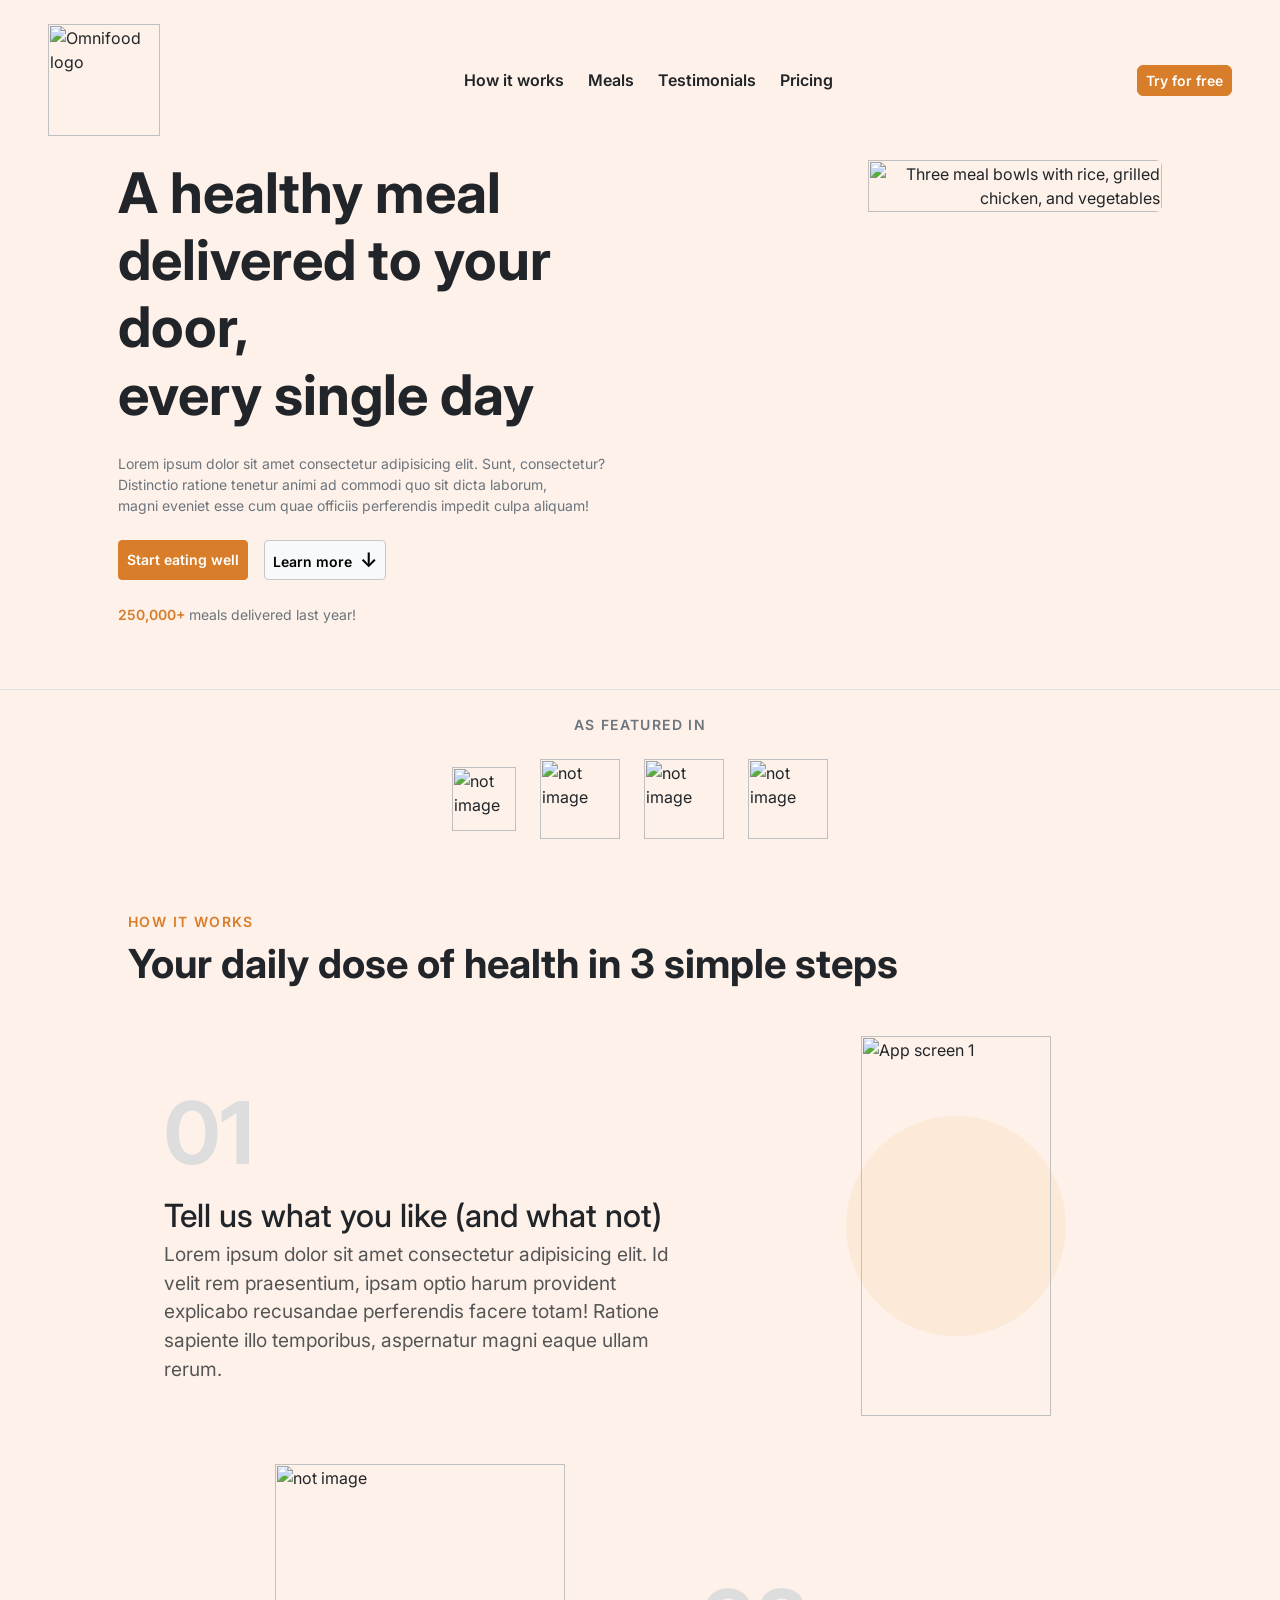
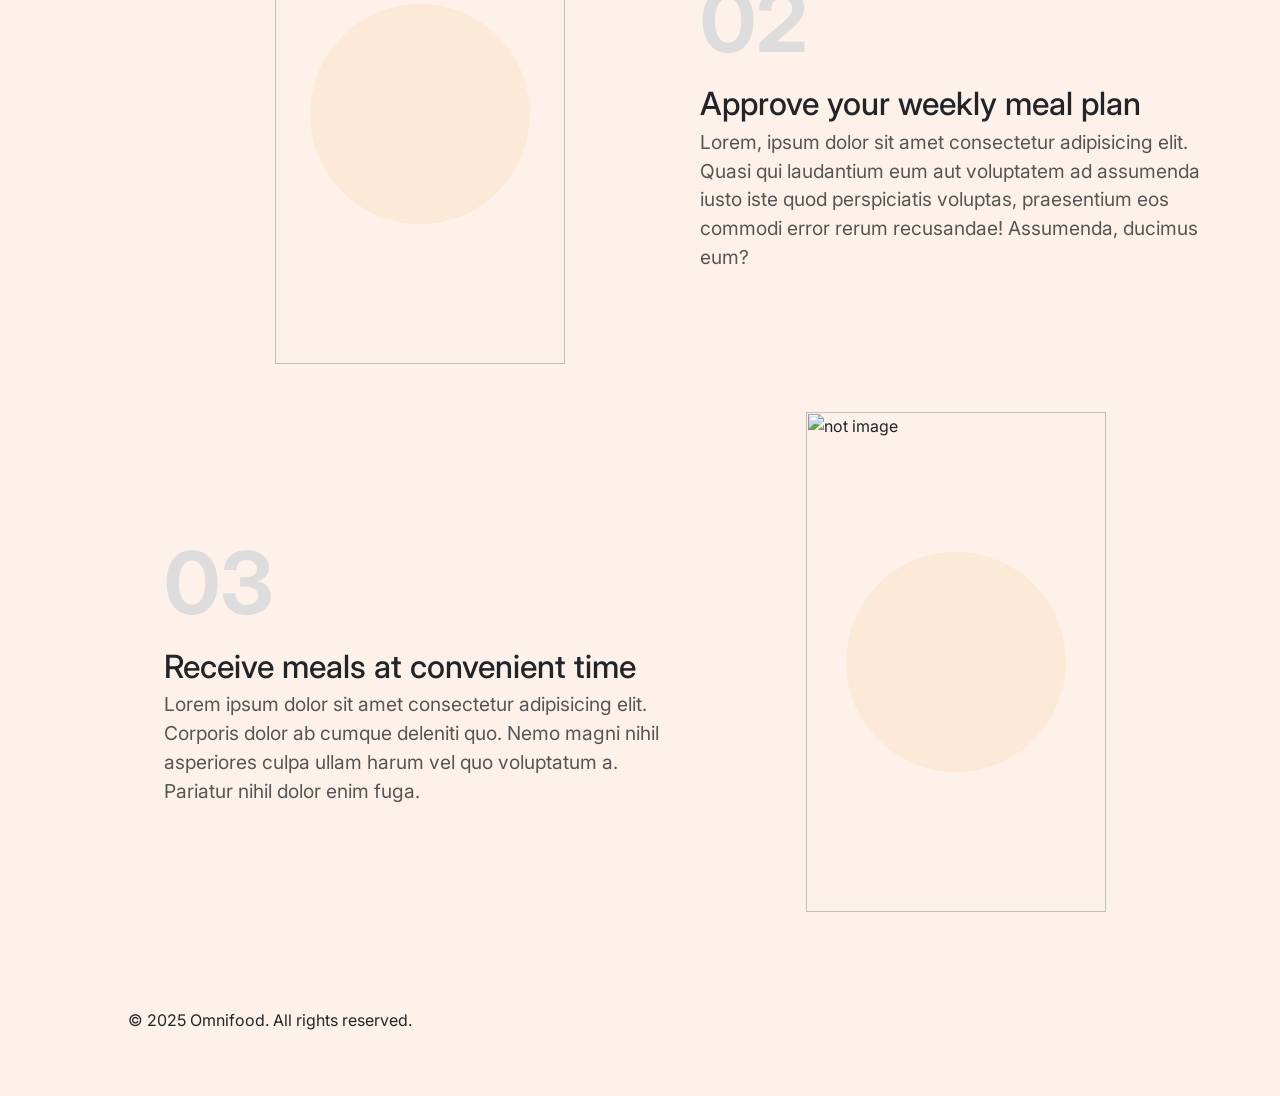
==== index.html @ c6aef74a "ominfood" ====
<html lang="en">
 <head>
  <meta charset="utf-8"/>
  <meta name="viewport" content="width=device-width, initial-scale=1"/>
  <title>Omnifood</title>
  <link href="https://cdn.jsdelivr.net/npm/bootstrap@5.3.2/dist/css/bootstrap.min.css" rel="stylesheet" integrity="sha384-T3c6CoIi6uLrA9TneNEoa7RxnatzjcDSCmG1MXxSR1GAsXEV/Dwwykc2MPK8M2HN" crossorigin="anonymous"/>
  <link href="https://cdnjs.cloudflare.com/ajax/libs/font-awesome/5.15.3/css/all.min.css" rel="stylesheet"/>
  <link href="https://fonts.googleapis.com/css2?family=Inter:wght@400;600;700&display=swap" rel="stylesheet"/>
  <style>
    @import url('https://fonts.googleapis.com/css2?family=Inter:wght@400;700&display=swap');
    body {
      font-family: 'Inter', sans-serif;
      background-color: #fdf1e9;
    }
    .btn-primary {
      background-color: #d87d2a;
      border-color: #d87d2a;
    }
    .btn-primary:hover {
      background-color: #b36a22;
      border-color: #b36a22;
    }
    .text-orange {
      color: #d87d2a;
    }
    .bg-circle {
      background-color: #FCE9D7;
      width: 220px;
      height: 220px;
      border-radius: 50%;
      position: absolute;
      z-index: -10;
    }
    .border-circle {
      width: 2rem;
      height: 2rem;
      border-radius: 50%;
      border: 1px solid white;
      background-color: transparent;
      margin-left: -0.5rem;
    }
    .border-circle:first-child {
      margin-left: 0;
    }
  </style>
 </head>
 <body>
  <header class="container-fluid px-3 px-md-5 py-4 d-flex justify-content-between align-items-center">
   <div class="d-flex align-items-center">
    <img alt="Omnifood logo" class="img-fluid" style="width: 7rem;" src="./omnifood-logo.png"/>
   </div>
   <nav class="d-none d-md-flex align-items-center gap-4 fw-semibold">
    <a class="text-dark text-decoration-none hover-underline" href="#">How it works</a>
    <a class="text-dark text-decoration-none hover-underline" href="#">Meals</a>
    <a class="text-dark text-decoration-none hover-underline" href="#">Testimonials</a>
    <a class="text-dark text-decoration-none hover-underline" href="#">Pricing</a>
   </nav>
   <a class="d-none d-md-inline-block btn btn-primary btn-sm fw-semibold rounded" href="#">Try for free</a>
  </header>
  <main class="container px-3 px-md-5 pb-5">
   <section class="row align-items-center align-items-md-start g-4 g-md-0">
    <div class="col-12 col-md-6 order-md-2">
     <div class="text-center text-md-end">
      <img alt="Three meal bowls with rice, grilled chicken, and vegetables" class="img-fluid rounded w-75 w-md-50" src="hero-min.png" style="z-index: 3"/>
     </div>
    </div>
    <div class="col-12 col-md-6 order-md-1">
     <h1 class="fw-bolder display-4 text-dark mb-4">A healthy meal<br>delivered to your door,<br>every single day</h1>
     <p class="text-secondary small mb-4"> Lorem ipsum dolor sit amet consectetur adipisicing elit. Sunt, consectetur? Distinctio ratione tenetur animi ad commodi quo sit dicta laborum,<br> magni eveniet esse cum quae officiis perferendis impedit culpa aliquam!</p>
     <div class="d-flex gap-3 mb-4">
      <button class="btn btn-primary btn-sm fw-semibold">Start eating well</button>
      <button class="btn btn-light btn-sm fw-semibold border border-secondary-subtle">Learn more <span class="ms-1 fs-5">↓</span></button>
     </div>
     <p class="small fw-semibold text-orange">250,000+ <span class="fw-normal text-secondary">meals delivered last year!</span></p>
    </div>
   </section>
  </main>
  <footer class="border-top py-4" style="border-color: #f0d9c7;">
   <p class="text-center small text-secondary mb-4 text-uppercase fw-semibold" style="letter-spacing: 0.1em;">As featured in</p>
   <div class="container d-flex flex-wrap justify-content-center align-items-center gap-4">
    <img alt="not image" class="img-fluid" style="height: 4rem;" src="business-insider.png"/>
    <img alt="not image" class="img-fluid" style="height: 5rem;" src="r.jpg"/>
    <img alt="not image" class="img-fluid" style="height: 5rem;" src="f.png"/>
    <img alt="not image" class="img-fluid" style="height: 5rem;" src="m.jpg"/>
   </div>
  </footer>
  <section class="container px-3 py-5">
  <div class="mx-auto" style="max-width: 64rem;">
    <p class="small fw-semibold text-orange text-uppercase mb-2" style="letter-spacing: 0.1em;">How it works</p>
    <h2 class="display-6 fw-bolder mb-5">Your daily dose of health in 3 simple steps</h2>
    <div class="row g-5 align-items-center">
      <div class="container-fluid ms-5">

    
                <div class="row align-items-center my-5 flex-column flex-md-row">
                    <div class="col-md-6 order-2 order-md-1">
                    <span class="step-number mb-1" style="font-size: 5.4rem; color: #ddd; font-weight: bold;">01</span>
                    <h3 class="step-heading mb-1" style="font-size: 2rem;">Tell us what you like (and what not)</h3>
                    <p class="step-description rubik-text mb-0" style="font-size: 1.2rem; color: #555;">
                      Lorem ipsum dolor sit amet consectetur adipisicing elit. Id velit rem praesentium, ipsam optio harum provident explicabo recusandae perferendis facere totam! Ratione sapiente illo temporibus, aspernatur magni eaque ullam rerum.
                    </p>
                    </div>

                    <div class="col-md-6 order-1 order-md-2 d-flex justify-content-center align-items-center position-relative">
                    <div class="bg-circle position-absolute"></div>
                    <img src="ff.gif" alt="App screen 1" style="width: 190px; height: 380px; z-index: 1;">
                    </div>

                </div>
                <div class="row align-items-center my-5 flex-column flex-md-row">
                    <div class="col-md-6 order-1 order-md-1 d-flex justify-content-center align-items-center position-relative">
                    <div class="bg-circle position-absolute"></div>
                    <img src="https://encrypted-tbn0.gstatic.com/images?q=tbn:ANd9GcSxPqqCcBi2KX9GWiv1ROifJLVvP3GtP5CgaQ&s" alt="not image" style="width: 290px; height: 500px; z-index: 1;">
                    </div>

                    <div class="col-md-6 order-2 order-md-2">
                    <span class="step-number mb-1" style="font-size: 5.4rem; color: #ddd; font-weight: bold;">02</span>
                    <h3 class="step-heading mb-1" style="font-size: 2rem;">Approve your weekly meal plan</h3>
                    <p class="step-description rubik-text mb-0" style="font-size: 1.2rem; color: #555;">
                    Lorem, ipsum dolor sit amet consectetur adipisicing elit. Quasi qui laudantium eum aut voluptatem ad assumenda iusto iste quod perspiciatis voluptas, praesentium eos commodi error rerum recusandae! Assumenda, ducimus eum?
                    </p>
                    </div>
                </div>
                <div class="row align-items-center my-5 flex-column flex-md-row">
                    <div class="col-md-6 order-2 order-md-1">
                    <span class="step-number mb-1" style="font-size: 5.4rem; color: #ddd; font-weight: bold;">03</span>
                    <h3 class="step-heading mb-1" style="font-size: 2rem;">Receive meals at convenient time</h3>
                    <p class="step-description rubik-text mb-0" style="font-size: 1.2rem; color: #555;">
                        Lorem ipsum dolor sit amet consectetur adipisicing elit. Corporis dolor ab cumque deleniti quo. Nemo magni nihil asperiores culpa ullam harum vel quo voluptatum a. Pariatur nihil dolor enim fuga.
                    </p>

                    </div>
                    <div class="col-md-6 order-1 order-md-2 d-flex justify-content-center align-items-center position-relative">
                    <div class="bg-circle position-absolute"></div>
                    <img src="i.jpg"  alt="not image" style="width: 300px; height: 500px; z-index: 1;">
                    </div>
                </div>
            </div>
        <footer>

            <p>© 2025 Omnifood. All rights reserved.</p>
        </footer>
</section>
  <script src="https://cdn.jsdelivr.net/npm/bootstrap@5.3.2/dist/js/bootstrap.bundle.min.js" integrity="sha384-C6RzsynM9kWDrMNeT87bh95OGNyZPhcTNXj1NW7RuBCsyN/o0jlpcV8Qyq46cDfL" crossorigin="anonymous"></script>
 </body>
</html>
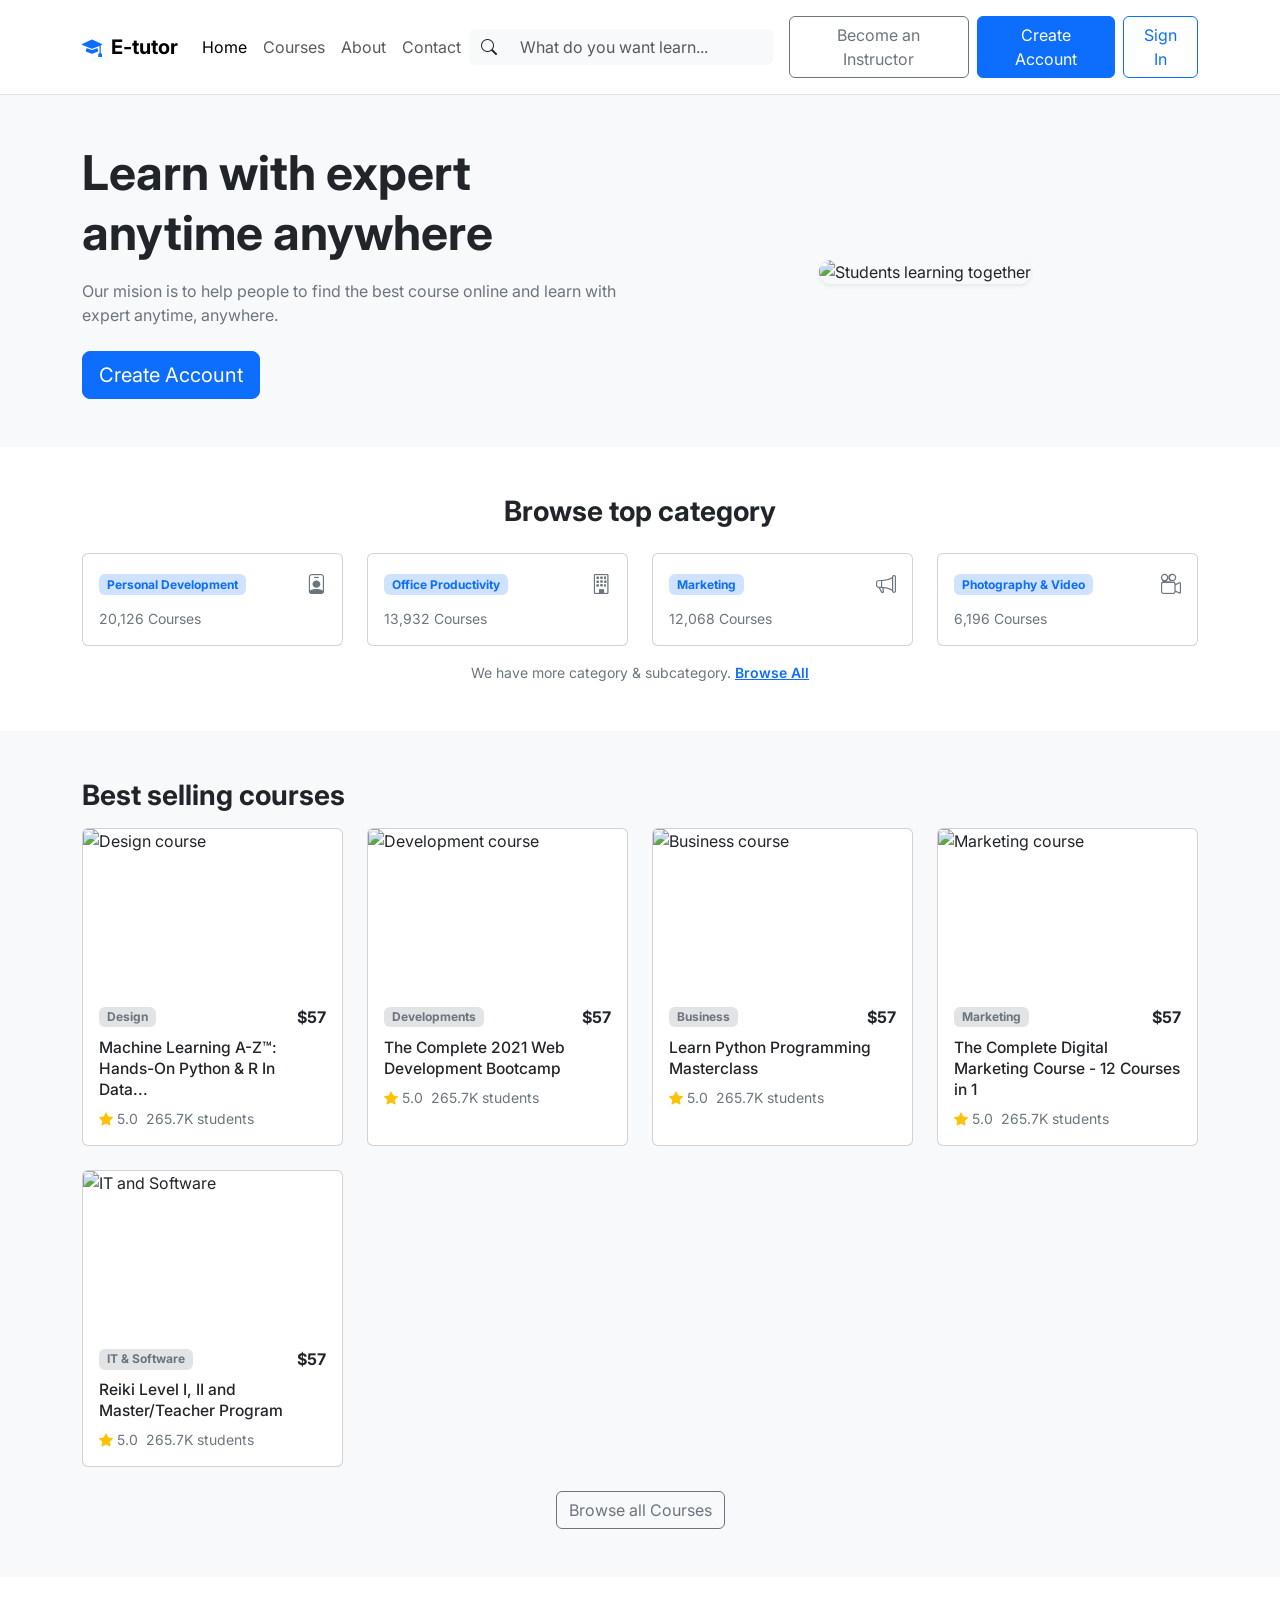
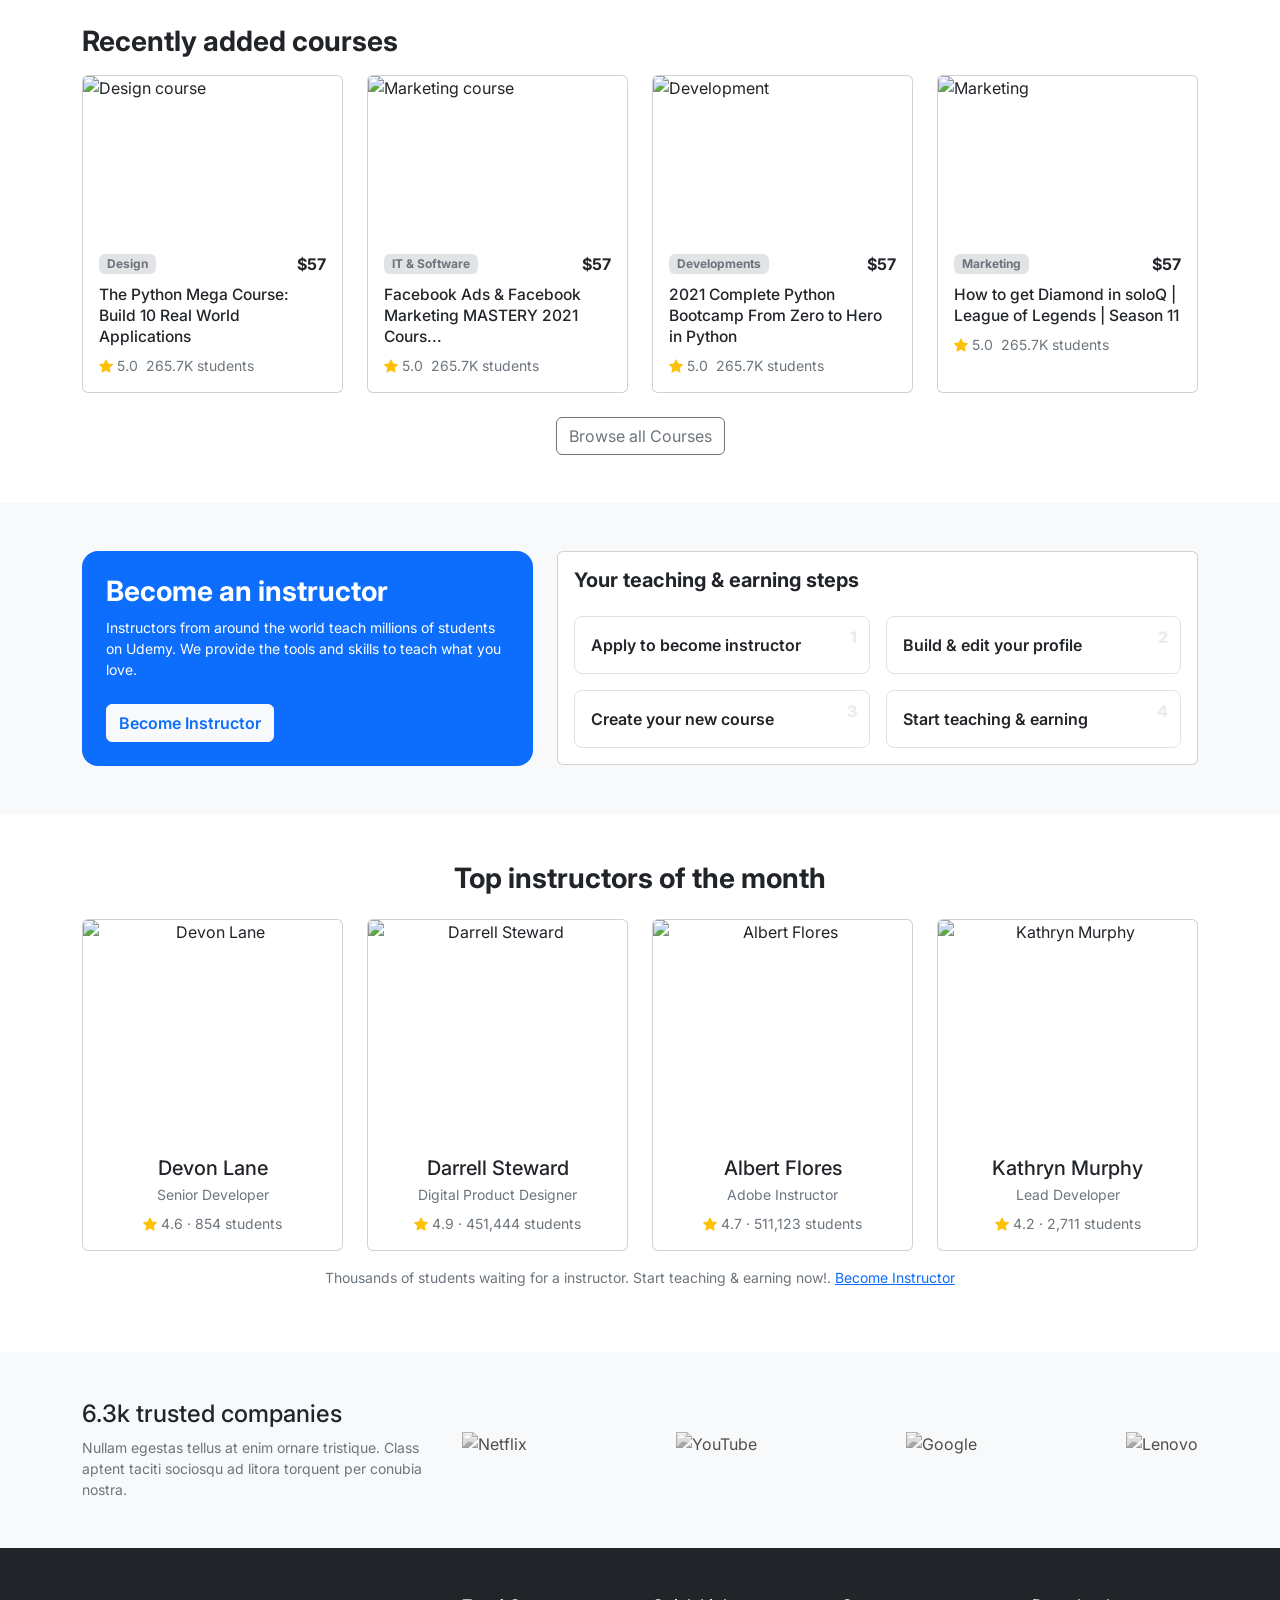
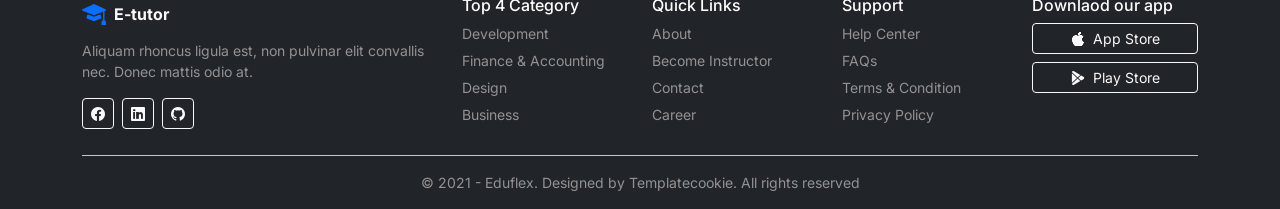
==== commit 241a3a58: "Refactor: Convert Omnifood to E-tutor landing page Co-authored-by: mennaatteya53 <mennaatteya53@gmai" ====
--- a/index.html
+++ b/index.html
@@ -1,147 +1,514 @@
-
-<html lang="en">
- <head>
-  <meta charset="utf-8"/>
-  <meta name="viewport" content="width=device-width, initial-scale=1"/>
-  <title>Omnifood</title>
-  <link href="https://cdn.jsdelivr.net/npm/bootstrap@5.3.2/dist/css/bootstrap.min.css" rel="stylesheet" integrity="sha384-T3c6CoIi6uLrA9TneNEoa7RxnatzjcDSCmG1MXxSR1GAsXEV/Dwwykc2MPK8M2HN" crossorigin="anonymous"/>
-  <link href="https://cdnjs.cloudflare.com/ajax/libs/font-awesome/5.15.3/css/all.min.css" rel="stylesheet"/>
-  <link href="https://fonts.googleapis.com/css2?family=Inter:wght@400;600;700&display=swap" rel="stylesheet"/>
-  <style>
-    @import url('https://fonts.googleapis.com/css2?family=Inter:wght@400;700&display=swap');
-    body {
-      font-family: 'Inter', sans-serif;
-      background-color: #fdf1e9;
-    }
-    .btn-primary {
-      background-color: #d87d2a;
-      border-color: #d87d2a;
-    }
-    .btn-primary:hover {
-      background-color: #b36a22;
-      border-color: #b36a22;
-    }
-    .text-orange {
-      color: #d87d2a;
-    }
-    .bg-circle {
-      background-color: #FCE9D7;
-      width: 220px;
-      height: 220px;
-      border-radius: 50%;
-      position: absolute;
-      z-index: -10;
-    }
-    .border-circle {
-      width: 2rem;
-      height: 2rem;
-      border-radius: 50%;
-      border: 1px solid white;
-      background-color: transparent;
-      margin-left: -0.5rem;
-    }
-    .border-circle:first-child {
-      margin-left: 0;
-    }
-  </style>
- </head>
- <body>
-  <header class="container-fluid px-3 px-md-5 py-4 d-flex justify-content-between align-items-center">
-   <div class="d-flex align-items-center">
-    <img alt="Omnifood logo" class="img-fluid" style="width: 7rem;" src="./omnifood-logo.png"/>
-   </div>
-   <nav class="d-none d-md-flex align-items-center gap-4 fw-semibold">
-    <a class="text-dark text-decoration-none hover-underline" href="#">How it works</a>
-    <a class="text-dark text-decoration-none hover-underline" href="#">Meals</a>
-    <a class="text-dark text-decoration-none hover-underline" href="#">Testimonials</a>
-    <a class="text-dark text-decoration-none hover-underline" href="#">Pricing</a>
-   </nav>
-   <a class="d-none d-md-inline-block btn btn-primary btn-sm fw-semibold rounded" href="#">Try for free</a>
-  </header>
-  <main class="container px-3 px-md-5 pb-5">
-   <section class="row align-items-center align-items-md-start g-4 g-md-0">
-    <div class="col-12 col-md-6 order-md-2">
-     <div class="text-center text-md-end">
-      <img alt="Three meal bowls with rice, grilled chicken, and vegetables" class="img-fluid rounded w-75 w-md-50" src="hero-min.png" style="z-index: 3"/>
-     </div>
-    </div>
-    <div class="col-12 col-md-6 order-md-1">
-     <h1 class="fw-bolder display-4 text-dark mb-4">A healthy meal<br>delivered to your door,<br>every single day</h1>
-     <p class="text-secondary small mb-4"> Lorem ipsum dolor sit amet consectetur adipisicing elit. Sunt, consectetur? Distinctio ratione tenetur animi ad commodi quo sit dicta laborum,<br> magni eveniet esse cum quae officiis perferendis impedit culpa aliquam!</p>
-     <div class="d-flex gap-3 mb-4">
-      <button class="btn btn-primary btn-sm fw-semibold">Start eating well</button>
-      <button class="btn btn-light btn-sm fw-semibold border border-secondary-subtle">Learn more <span class="ms-1 fs-5">↓</span></button>
-     </div>
-     <p class="small fw-semibold text-orange">250,000+ <span class="fw-normal text-secondary">meals delivered last year!</span></p>
-    </div>
-   </section>
-  </main>
-  <footer class="border-top py-4" style="border-color: #f0d9c7;">
-   <p class="text-center small text-secondary mb-4 text-uppercase fw-semibold" style="letter-spacing: 0.1em;">As featured in</p>
-   <div class="container d-flex flex-wrap justify-content-center align-items-center gap-4">
-    <img alt="not image" class="img-fluid" style="height: 4rem;" src="business-insider.png"/>
-    <img alt="not image" class="img-fluid" style="height: 5rem;" src="r.jpg"/>
-    <img alt="not image" class="img-fluid" style="height: 5rem;" src="f.png"/>
-    <img alt="not image" class="img-fluid" style="height: 5rem;" src="m.jpg"/>
-   </div>
-  </footer>
-  <section class="container px-3 py-5">
-  <div class="mx-auto" style="max-width: 64rem;">
-    <p class="small fw-semibold text-orange text-uppercase mb-2" style="letter-spacing: 0.1em;">How it works</p>
-    <h2 class="display-6 fw-bolder mb-5">Your daily dose of health in 3 simple steps</h2>
-    <div class="row g-5 align-items-center">
-      <div class="container-fluid ms-5">
-
-    
-                <div class="row align-items-center my-5 flex-column flex-md-row">
-                    <div class="col-md-6 order-2 order-md-1">
-                    <span class="step-number mb-1" style="font-size: 5.4rem; color: #ddd; font-weight: bold;">01</span>
-                    <h3 class="step-heading mb-1" style="font-size: 2rem;">Tell us what you like (and what not)</h3>
-                    <p class="step-description rubik-text mb-0" style="font-size: 1.2rem; color: #555;">
-                      Lorem ipsum dolor sit amet consectetur adipisicing elit. Id velit rem praesentium, ipsam optio harum provident explicabo recusandae perferendis facere totam! Ratione sapiente illo temporibus, aspernatur magni eaque ullam rerum.
-                    </p>
-                    </div>
-
-                    <div class="col-md-6 order-1 order-md-2 d-flex justify-content-center align-items-center position-relative">
-                    <div class="bg-circle position-absolute"></div>
-                    <img src="ff.gif" alt="App screen 1" style="width: 190px; height: 380px; z-index: 1;">
-                    </div>
-
-                </div>
-                <div class="row align-items-center my-5 flex-column flex-md-row">
-                    <div class="col-md-6 order-1 order-md-1 d-flex justify-content-center align-items-center position-relative">
-                    <div class="bg-circle position-absolute"></div>
-                    <img src="https://encrypted-tbn0.gstatic.com/images?q=tbn:ANd9GcSxPqqCcBi2KX9GWiv1ROifJLVvP3GtP5CgaQ&s" alt="not image" style="width: 290px; height: 500px; z-index: 1;">
-                    </div>
-
-                    <div class="col-md-6 order-2 order-md-2">
-                    <span class="step-number mb-1" style="font-size: 5.4rem; color: #ddd; font-weight: bold;">02</span>
-                    <h3 class="step-heading mb-1" style="font-size: 2rem;">Approve your weekly meal plan</h3>
-                    <p class="step-description rubik-text mb-0" style="font-size: 1.2rem; color: #555;">
-                    Lorem, ipsum dolor sit amet consectetur adipisicing elit. Quasi qui laudantium eum aut voluptatem ad assumenda iusto iste quod perspiciatis voluptas, praesentium eos commodi error rerum recusandae! Assumenda, ducimus eum?
-                    </p>
-                    </div>
-                </div>
-                <div class="row align-items-center my-5 flex-column flex-md-row">
-                    <div class="col-md-6 order-2 order-md-1">
-                    <span class="step-number mb-1" style="font-size: 5.4rem; color: #ddd; font-weight: bold;">03</span>
-                    <h3 class="step-heading mb-1" style="font-size: 2rem;">Receive meals at convenient time</h3>
-                    <p class="step-description rubik-text mb-0" style="font-size: 1.2rem; color: #555;">
-                        Lorem ipsum dolor sit amet consectetur adipisicing elit. Corporis dolor ab cumque deleniti quo. Nemo magni nihil asperiores culpa ullam harum vel quo voluptatum a. Pariatur nihil dolor enim fuga.
-                    </p>
-
-                    </div>
-                    <div class="col-md-6 order-1 order-md-2 d-flex justify-content-center align-items-center position-relative">
-                    <div class="bg-circle position-absolute"></div>
-                    <img src="i.jpg"  alt="not image" style="width: 300px; height: 500px; z-index: 1;">
-                    </div>
-                </div>
-            </div>
-        <footer>
-
-            <p>© 2025 Omnifood. All rights reserved.</p>
-        </footer>
-</section>
-  <script src="https://cdn.jsdelivr.net/npm/bootstrap@5.3.2/dist/js/bootstrap.bundle.min.js" integrity="sha384-C6RzsynM9kWDrMNeT87bh95OGNyZPhcTNXj1NW7RuBCsyN/o0jlpcV8Qyq46cDfL" crossorigin="anonymous"></script>
- </body>
-</html>+<!doctype html>
+<html lang="en">
+<head>
+  <meta charset="utf-8" />
+  <meta name="viewport" content="width=device-width, initial-scale=1" />
+  <title>E-tutor - Learn with expert anytime anywhere</title>
+
+  <!-- Bootstrap CSS -->
+  <link href="https://cdn.jsdelivr.net/npm/bootstrap@5.3.3/dist/css/bootstrap.min.css" rel="stylesheet" />
+  <!-- Bootstrap Icons -->
+  <link href="https://cdn.jsdelivr.net/npm/bootstrap-icons@1.11.3/font/bootstrap-icons.css" rel="stylesheet" />
+  <!-- Google Fonts -->
+  <link href="https://fonts.googleapis.com/css2?family=Inter:wght@400;500;600;700;800&display=swap" rel="stylesheet" />
+  <!-- Site Styles -->
+  <link href="assets/css/styles.css" rel="stylesheet" />
+</head>
+<body>
+  <!-- NAVBAR -->
+  <nav class="navbar navbar-expand-lg bg-white border-bottom sticky-top">
+    <div class="container py-2">
+      <a class="navbar-brand fw-bold" href="#">
+        <i class="bi bi-mortarboard-fill text-primary me-1"></i>
+        E-tutor
+      </a>
+
+      <button class="navbar-toggler" type="button" data-bs-toggle="collapse" data-bs-target="#mainNav" aria-controls="mainNav" aria-expanded="false" aria-label="Toggle navigation">
+        <span class="navbar-toggler-icon"></span>
+      </button>
+
+      <div class="collapse navbar-collapse" id="mainNav">
+        <ul class="navbar-nav me-auto mb-2 mb-lg-0">
+          <li class="nav-item"><a class="nav-link active" href="#">Home</a></li>
+          <li class="nav-item"><a class="nav-link" href="#courses">Courses</a></li>
+          <li class="nav-item"><a class="nav-link" href="#about">About</a></li>
+          <li class="nav-item"><a class="nav-link" href="#contact">Contact</a></li>
+          <li class="nav-item d-lg-none"><a class="nav-link" href="#instructor-cta">Become an Instructor</a></li>
+        </ul>
+
+        <form class="d-none d-lg-flex me-3" role="search" onsubmit="return false;">
+          <div class="input-group">
+            <span class="input-group-text bg-light border-0"><i class="bi bi-search"></i></span>
+            <input class="form-control border-0 bg-light" type="search" placeholder="What do you want learn..." aria-label="Search" />
+          </div>
+        </form>
+
+        <div class="d-flex gap-2">
+          <a href="#instructor-cta" class="btn btn-outline-secondary d-none d-lg-inline-flex">Become an Instructor</a>
+          <a href="#" class="btn btn-primary">Create Account</a>
+          <a href="#" class="btn btn-outline-primary">Sign In</a>
+        </div>
+      </div>
+    </div>
+  </nav>
+
+  <!-- HERO -->
+  <header class="py-5 py-lg-6 bg-body-tertiary">
+    <div class="container">
+      <div class="row align-items-center gy-4">
+        <div class="col-lg-6">
+          <h1 class="display-5 fw-bold lh-sm mb-3">Learn with expert anytime anywhere</h1>
+          <p class="text-secondary mb-4">Our mision is to help people to find the best course online and learn with expert anytime, anywhere.</p>
+          <div class="d-flex flex-wrap gap-2">
+            <a href="#" class="btn btn-primary btn-lg">Create Account</a>
+          </div>
+        </div>
+        <div class="col-lg-6 text-center">
+          <img class="img-fluid rounded-4 shadow-sm hero-img" alt="Students learning together" src="https://images.unsplash.com/photo-1553877522-43269d4ea984?q=80&w=1600&auto=format&fit=crop" />
+        </div>
+      </div>
+    </div>
+  </header>
+
+  <!-- CATEGORIES -->
+  <section class="py-5">
+    <div class="container">
+      <div class="text-center mb-4">
+        <h2 class="h3 fw-bold mb-1">Browse top category</h2>
+      </div>
+
+      <div class="row g-3 g-lg-4 mb-3">
+        <div class="col-6 col-lg-3">
+          <div class="card hover-lift h-100">
+            <div class="card-body">
+              <div class="d-flex align-items-center justify-content-between mb-2">
+                <span class="badge bg-primary-subtle text-primary">Personal Development</span>
+                <i class="bi bi-person-badge fs-5 text-secondary"></i>
+              </div>
+              <p class="mb-0 text-secondary small">20,126 Courses</p>
+            </div>
+          </div>
+        </div>
+        <div class="col-6 col-lg-3">
+          <div class="card hover-lift h-100">
+            <div class="card-body">
+              <div class="d-flex align-items-center justify-content-between mb-2">
+                <span class="badge bg-primary-subtle text-primary">Office Productivity</span>
+                <i class="bi bi-building fs-5 text-secondary"></i>
+              </div>
+              <p class="mb-0 text-secondary small">13,932 Courses</p>
+            </div>
+          </div>
+        </div>
+        <div class="col-6 col-lg-3">
+          <div class="card hover-lift h-100">
+            <div class="card-body">
+              <div class="d-flex align-items-center justify-content-between mb-2">
+                <span class="badge bg-primary-subtle text-primary">Marketing</span>
+                <i class="bi bi-megaphone fs-5 text-secondary"></i>
+              </div>
+              <p class="mb-0 text-secondary small">12,068 Courses</p>
+            </div>
+          </div>
+        </div>
+        <div class="col-6 col-lg-3">
+          <div class="card hover-lift h-100">
+            <div class="card-body">
+              <div class="d-flex align-items-center justify-content-between mb-2">
+                <span class="badge bg-primary-subtle text-primary">Photography & Video</span>
+                <i class="bi bi-camera-reels fs-5 text-secondary"></i>
+              </div>
+              <p class="mb-0 text-secondary small">6,196 Courses</p>
+            </div>
+          </div>
+        </div>
+      </div>
+
+      <div class="text-center text-secondary small">
+        We have more category & subcategory. <a href="#" class="fw-semibold">Browse All</a>
+      </div>
+    </div>
+  </section>
+
+  <!-- BEST SELLING COURSES -->
+  <section id="courses" class="py-5 bg-body-tertiary">
+    <div class="container">
+      <div class="d-flex justify-content-between align-items-end mb-3">
+        <h3 class="h3 fw-bold mb-0">Best selling courses</h3>
+      </div>
+
+      <div class="row g-3 g-lg-4">
+        <!-- Card 1 -->
+        <div class="col-12 col-sm-6 col-lg-4 col-xl-3">
+          <div class="card course-card h-100">
+            <img class="card-img-top" src="https://images.unsplash.com/photo-1496307042754-b4aa456c4a2d?q=80&w=1200&auto=format&fit=crop" alt="Design course" />
+            <div class="card-body">
+              <div class="d-flex justify-content-between align-items-center mb-2">
+                <span class="badge bg-secondary-subtle text-secondary">Design</span>
+                <span class="price">$57</span>
+              </div>
+              <h5 class="card-title mb-2">Machine Learning A-Z™: Hands-On Python & R In Data...</h5>
+              <div class="d-flex align-items-center small text-secondary">
+                <i class="bi bi-star-fill text-warning me-1"></i>
+                <span class="me-2">5.0</span>
+                <span>265.7K students</span>
+              </div>
+            </div>
+          </div>
+        </div>
+        <!-- Card 2 -->
+        <div class="col-12 col-sm-6 col-lg-4 col-xl-3">
+          <div class="card course-card h-100">
+            <img class="card-img-top" src="https://images.unsplash.com/photo-1522071820081-009f0129c71c?q=80&w=1200&auto=format&fit=crop" alt="Development course" />
+            <div class="card-body">
+              <div class="d-flex justify-content-between align-items-center mb-2">
+                <span class="badge bg-secondary-subtle text-secondary">Developments</span>
+                <span class="price">$57</span>
+              </div>
+              <h5 class="card-title mb-2">The Complete 2021 Web Development Bootcamp</h5>
+              <div class="d-flex align-items-center small text-secondary">
+                <i class="bi bi-star-fill text-warning me-1"></i>
+                <span class="me-2">5.0</span>
+                <span>265.7K students</span>
+              </div>
+            </div>
+          </div>
+        </div>
+        <!-- Card 3 -->
+        <div class="col-12 col-sm-6 col-lg-4 col-xl-3">
+          <div class="card course-card h-100">
+            <img class="card-img-top" src="https://images.unsplash.com/photo-1555066931-4365d14bab8c?q=80&w=1200&auto=format&fit=crop" alt="Business course" />
+            <div class="card-body">
+              <div class="d-flex justify-content-between align-items-center mb-2">
+                <span class="badge bg-secondary-subtle text-secondary">Business</span>
+                <span class="price">$57</span>
+              </div>
+              <h5 class="card-title mb-2">Learn Python Programming Masterclass</h5>
+              <div class="d-flex align-items-center small text-secondary">
+                <i class="bi bi-star-fill text-warning me-1"></i>
+                <span class="me-2">5.0</span>
+                <span>265.7K students</span>
+              </div>
+            </div>
+          </div>
+        </div>
+        <!-- Card 4 -->
+        <div class="col-12 col-sm-6 col-lg-4 col-xl-3">
+          <div class="card course-card h-100">
+            <img class="card-img-top" src="https://images.unsplash.com/photo-1498050108023-c5249f4df085?q=80&w=1200&auto=format&fit=crop" alt="Marketing course" />
+            <div class="card-body">
+              <div class="d-flex justify-content-between align-items-center mb-2">
+                <span class="badge bg-secondary-subtle text-secondary">Marketing</span>
+                <span class="price">$57</span>
+              </div>
+              <h5 class="card-title mb-2">The Complete Digital Marketing Course - 12 Courses in 1</h5>
+              <div class="d-flex align-items-center small text-secondary">
+                <i class="bi bi-star-fill text-warning me-1"></i>
+                <span class="me-2">5.0</span>
+                <span>265.7K students</span>
+              </div>
+            </div>
+          </div>
+        </div>
+        <!-- Card 5 -->
+        <div class="col-12 col-sm-6 col-lg-4 col-xl-3">
+          <div class="card course-card h-100">
+            <img class="card-img-top" src="https://images.unsplash.com/photo-1515879218367-8466d910aaa4?q=80&w=1200&auto=format&fit=crop" alt="IT and Software" />
+            <div class="card-body">
+              <div class="d-flex justify-content-between align-items-center mb-2">
+                <span class="badge bg-secondary-subtle text-secondary">IT & Software</span>
+                <span class="price">$57</span>
+              </div>
+              <h5 class="card-title mb-2">Reiki Level I, II and Master/Teacher Program</h5>
+              <div class="d-flex align-items-center small text-secondary">
+                <i class="bi bi-star-fill text-warning me-1"></i>
+                <span class="me-2">5.0</span>
+                <span>265.7K students</span>
+              </div>
+            </div>
+          </div>
+        </div>
+      </div>
+
+      <div class="text-center mt-4">
+        <a href="#" class="btn btn-outline-secondary">Browse all Courses</a>
+      </div>
+    </div>
+  </section>
+
+  <!-- RECENTLY ADDED COURSES -->
+  <section class="py-5">
+    <div class="container">
+      <div class="d-flex justify-content-between align-items-end mb-3">
+        <h3 class="h3 fw-bold mb-0">Recently added courses</h3>
+      </div>
+
+      <div class="row g-3 g-lg-4">
+        <!-- Card 1 -->
+        <div class="col-12 col-sm-6 col-lg-3">
+          <div class="card course-card h-100">
+            <img class="card-img-top" src="https://images.unsplash.com/photo-1522202176988-66273c2fd55f?q=80&w=1200&auto=format&fit=crop" alt="Design course" />
+            <div class="card-body">
+              <div class="d-flex justify-content-between align-items-center mb-2">
+                <span class="badge bg-secondary-subtle text-secondary">Design</span>
+                <span class="price">$57</span>
+              </div>
+              <h5 class="card-title mb-2">The Python Mega Course: Build 10 Real World Applications</h5>
+              <div class="d-flex align-items-center small text-secondary">
+                <i class="bi bi-star-fill text-warning me-1"></i>
+                <span class="me-2">5.0</span>
+                <span>265.7K students</span>
+              </div>
+            </div>
+          </div>
+        </div>
+        <!-- Card 2 -->
+        <div class="col-12 col-sm-6 col-lg-3">
+          <div class="card course-card h-100">
+            <img class="card-img-top" src="https://images.unsplash.com/photo-1519389950473-47ba0277781c?q=80&w=1200&auto=format&fit=crop" alt="Marketing course" />
+            <div class="card-body">
+              <div class="d-flex justify-content-between align-items-center mb-2">
+                <span class="badge bg-secondary-subtle text-secondary">IT & Software</span>
+                <span class="price">$57</span>
+              </div>
+              <h5 class="card-title mb-2">Facebook Ads & Facebook Marketing MASTERY 2021 Cours...</h5>
+              <div class="d-flex align-items-center small text-secondary">
+                <i class="bi bi-star-fill text-warning me-1"></i>
+                <span class="me-2">5.0</span>
+                <span>265.7K students</span>
+              </div>
+            </div>
+          </div>
+        </div>
+        <!-- Card 3 -->
+        <div class="col-12 col-sm-6 col-lg-3">
+          <div class="card course-card h-100">
+            <img class="card-img-top" src="https://images.unsplash.com/photo-1518779578993-ec3579fee39f?q=80&w=1200&auto=format&fit=crop" alt="Development" />
+            <div class="card-body">
+              <div class="d-flex justify-content-between align-items-center mb-2">
+                <span class="badge bg-secondary-subtle text-secondary">Developments</span>
+                <span class="price">$57</span>
+              </div>
+              <h5 class="card-title mb-2">2021 Complete Python Bootcamp From Zero to Hero in Python</h5>
+              <div class="d-flex align-items-center small text-secondary">
+                <i class="bi bi-star-fill text-warning me-1"></i>
+                <span class="me-2">5.0</span>
+                <span>265.7K students</span>
+              </div>
+            </div>
+          </div>
+        </div>
+        <!-- Card 4 -->
+        <div class="col-12 col-sm-6 col-lg-3">
+          <div class="card course-card h-100">
+            <img class="card-img-top" src="https://images.unsplash.com/photo-1481487196290-c152efe083f5?q=80&w=1200&auto=format&fit=crop" alt="Marketing" />
+            <div class="card-body">
+              <div class="d-flex justify-content-between align-items-center mb-2">
+                <span class="badge bg-secondary-subtle text-secondary">Marketing</span>
+                <span class="price">$57</span>
+              </div>
+              <h5 class="card-title mb-2">How to get Diamond in soloQ | League of Legends | Season 11</h5>
+              <div class="d-flex align-items-center small text-secondary">
+                <i class="bi bi-star-fill text-warning me-1"></i>
+                <span class="me-2">5.0</span>
+                <span>265.7K students</span>
+              </div>
+            </div>
+          </div>
+        </div>
+      </div>
+
+      <div class="text-center mt-4">
+        <a href="#" class="btn btn-outline-secondary">Browse all Courses</a>
+      </div>
+    </div>
+  </section>
+
+  <!-- BECOME AN INSTRUCTOR CTA + STEPS -->
+  <section id="instructor-cta" class="py-5 bg-body-tertiary">
+    <div class="container">
+      <div class="row gy-4 align-items-center">
+        <div class="col-lg-5">
+          <div class="p-4 rounded-4 bg-primary text-white h-100 d-flex flex-column justify-content-between">
+            <div>
+              <h3 class="fw-bold mb-2">Become an instructor</h3>
+              <p class="mb-4 small">Instructors from around the world teach millions of students on Udemy. We provide the tools and skills to teach what you love.</p>
+            </div>
+            <div>
+              <a class="btn btn-light text-primary fw-semibold" href="#">Become Instructor</a>
+            </div>
+          </div>
+        </div>
+        <div class="col-lg-7">
+          <div class="card h-100">
+            <div class="card-body">
+              <h4 class="h5 fw-bold mb-4">Your teaching & earning steps</h4>
+              <div class="row g-3">
+                <div class="col-6">
+                  <div class="step-item h-100 p-3 border rounded-3">
+                    <div class="step-num">1</div>
+                    <div class="fw-semibold">Apply to become instructor</div>
+                  </div>
+                </div>
+                <div class="col-6">
+                  <div class="step-item h-100 p-3 border rounded-3">
+                    <div class="step-num">2</div>
+                    <div class="fw-semibold">Build & edit your profile</div>
+                  </div>
+                </div>
+                <div class="col-6">
+                  <div class="step-item h-100 p-3 border rounded-3">
+                    <div class="step-num">3</div>
+                    <div class="fw-semibold">Create your new course</div>
+                  </div>
+                </div>
+                <div class="col-6">
+                  <div class="step-item h-100 p-3 border rounded-3">
+                    <div class="step-num">4</div>
+                    <div class="fw-semibold">Start teaching & earning</div>
+                  </div>
+                </div>
+              </div>
+            </div>
+          </div>
+        </div>
+      </div>
+    </div>
+  </section>
+
+  <!-- TOP INSTRUCTORS -->
+  <section class="py-5">
+    <div class="container">
+      <h3 class="h3 fw-bold text-center mb-4">Top instructors of the month</h3>
+
+      <div class="row g-3 g-lg-4 justify-content-center">
+        <div class="col-6 col-md-3">
+          <div class="card h-100 text-center instructor-card">
+            <img src="https://images.unsplash.com/photo-1607746882042-944635dfe10e?q=80&w=1200&auto=format&fit=crop" class="card-img-top" alt="Devon Lane" />
+            <div class="card-body">
+              <h5 class="card-title mb-1">Devon Lane</h5>
+              <div class="text-secondary small mb-2">Senior Developer</div>
+              <div class="small text-secondary"><i class="bi bi-star-fill text-warning me-1"></i>4.6 · <span>854 students</span></div>
+            </div>
+          </div>
+        </div>
+        <div class="col-6 col-md-3">
+          <div class="card h-100 text-center instructor-card">
+            <img src="https://images.unsplash.com/photo-1547425260-76bcadfb4f2c?q=80&w=1200&auto=format&fit=crop" class="card-img-top" alt="Darrell Steward" />
+            <div class="card-body">
+              <h5 class="card-title mb-1">Darrell Steward</h5>
+              <div class="text-secondary small mb-2">Digital Product Designer</div>
+              <div class="small text-secondary"><i class="bi bi-star-fill text-warning me-1"></i>4.9 · <span>451,444 students</span></div>
+            </div>
+          </div>
+        </div>
+        <div class="col-6 col-md-3">
+          <div class="card h-100 text-center instructor-card">
+            <img src="https://images.unsplash.com/photo-1544006659-f0b21884ce1d?q=80&w=1200&auto=format&fit=crop" class="card-img-top" alt="Albert Flores" />
+            <div class="card-body">
+              <h5 class="card-title mb-1">Albert Flores</h5>
+              <div class="text-secondary small mb-2">Adobe Instructor</div>
+              <div class="small text-secondary"><i class="bi bi-star-fill text-warning me-1"></i>4.7 · <span>511,123 students</span></div>
+            </div>
+          </div>
+        </div>
+        <div class="col-6 col-md-3">
+          <div class="card h-100 text-center instructor-card">
+            <img src="https://images.unsplash.com/photo-1521119989659-a83eee488004?q=80&w=1200&auto=format&fit=crop" class="card-img-top" alt="Kathryn Murphy" />
+            <div class="card-body">
+              <h5 class="card-title mb-1">Kathryn Murphy</h5>
+              <div class="text-secondary small mb-2">Lead Developer</div>
+              <div class="small text-secondary"><i class="bi bi-star-fill text-warning me-1"></i>4.2 · <span>2,711 students</span></div>
+            </div>
+          </div>
+        </div>
+      </div>
+
+      <p class="text-center small text-secondary mt-3">Thousands of students waiting for a instructor. Start teaching & earning now!. <a href="#">Become Instructor</a></p>
+    </div>
+  </section>
+
+  <!-- TRUSTED COMPANIES -->
+  <section class="py-5 bg-body-tertiary">
+    <div class="container">
+      <div class="row gy-3 align-items-center">
+        <div class="col-lg-4">
+          <h4 class="mb-2">6.3k trusted companies</h4>
+          <p class="text-secondary small mb-0">Nullam egestas tellus at enim ornare tristique. Class aptent taciti sociosqu ad litora torquent per conubia nostra.</p>
+        </div>
+        <div class="col-lg-8">
+          <div class="d-flex flex-wrap align-items-center justify-content-between gap-3">
+            <img class="brand-logo" src="https://logo.clearbit.com/netflix.com" alt="Netflix" />
+            <img class="brand-logo" src="https://logo.clearbit.com/youtube.com" alt="YouTube" />
+            <img class="brand-logo" src="https://logo.clearbit.com/google.com" alt="Google" />
+            <img class="brand-logo" src="https://logo.clearbit.com/lenovo.com" alt="Lenovo" />
+          </div>
+        </div>
+      </div>
+    </div>
+  </section>
+
+  <!-- FOOTER -->
+  <footer class="pt-5 bg-dark text-light" id="about">
+    <div class="container">
+      <div class="row g-4">
+        <div class="col-md-4">
+          <div class="d-flex align-items-center mb-2">
+            <i class="bi bi-mortarboard-fill text-primary me-2 fs-4"></i>
+            <span class="fw-bold">E-tutor</span>
+          </div>
+          <p class="small text-white-50">Aliquam rhoncus ligula est, non pulvinar elit convallis nec. Donec mattis odio at.</p>
+          <div class="d-flex gap-2">
+            <a class="btn btn-sm btn-outline-light" href="#" aria-label="facebook"><i class="bi bi-facebook"></i></a>
+            <a class="btn btn-sm btn-outline-light" href="#" aria-label="linkedin"><i class="bi bi-linkedin"></i></a>
+            <a class="btn btn-sm btn-outline-light" href="#" aria-label="github"><i class="bi bi-github"></i></a>
+          </div>
+        </div>
+        <div class="col-6 col-md-2">
+          <h6 class="text-white">Top 4 Category</h6>
+          <ul class="list-unstyled small text-white-50 mb-0">
+            <li>Development</li>
+            <li>Finance & Accounting</li>
+            <li>Design</li>
+            <li>Business</li>
+          </ul>
+        </div>
+        <div class="col-6 col-md-2">
+          <h6 class="text-white">Quick Links</h6>
+          <ul class="list-unstyled small text-white-50 mb-0">
+            <li>About</li>
+            <li>Become Instructor</li>
+            <li>Contact</li>
+            <li>Career</li>
+          </ul>
+        </div>
+        <div class="col-6 col-md-2">
+          <h6 class="text-white">Support</h6>
+          <ul class="list-unstyled small text-white-50 mb-0">
+            <li>Help Center</li>
+            <li>FAQs</li>
+            <li>Terms & Condition</li>
+            <li>Privacy Policy</li>
+          </ul>
+        </div>
+        <div class="col-6 col-md-2" id="contact">
+          <h6 class="text-white">Downlaod our app</h6>
+          <div class="d-flex flex-column gap-2">
+            <a class="btn btn-outline-light btn-sm" href="#"><i class="bi bi-apple me-1"></i> App Store</a>
+            <a class="btn btn-outline-light btn-sm" href="#"><i class="bi bi-google-play me-1"></i> Play Store</a>
+          </div>
+        </div>
+      </div>
+
+      <div class="border-top border-secondary-subtle mt-4 py-3">
+        <div class="small text-center text-white-50">© 2021 - Eduflex. Designed by Templatecookie. All rights reserved</div>
+      </div>
+    </div>
+  </footer>
+
+  <!-- Bootstrap JS -->
+  <script src="https://cdn.jsdelivr.net/npm/bootstrap@5.3.3/dist/js/bootstrap.bundle.min.js"></script>
+  <!-- Site JS -->
+  <script src="assets/js/main.js"></script>
+</body>
+</html>
--- a/assets/css/styles.css
+++ b/assets/css/styles.css
@@ -0,0 +1,32 @@
+/* Base */
+:root{
+  --et-primary: #0d6efd;
+}
+*{box-sizing:border-box}
+body{font-family: 'Inter',system-ui,-apple-system,Segoe UI,Roboto,Helvetica,Arial,sans-serif}
+
+/* Helpers */
+.hover-lift{transition: transform .2s ease, box-shadow .2s ease}
+.hover-lift:hover{transform: translateY(-4px); box-shadow: 0 8px 24px rgba(0,0,0,.08)}
+
+/* Hero */
+.hero-img{max-height: 420px; object-fit: cover}
+.price{font-weight:700}
+
+/* Course cards */
+.course-card .card-title{font-size: .975rem; line-height: 1.35}
+.course-card img{height: 160px; object-fit: cover}
+
+/* Steps */
+.step-item{position:relative; background-color:#fff}
+.step-item .step-num{position:absolute; top:.5rem; right:.75rem; font-weight:800; color:#e9ecef}
+
+/* Instructor cards */
+.instructor-card img{height: 220px; object-fit: cover}
+
+/* Brands */
+.brand-logo{height: 36px; opacity:.8; filter: grayscale(1)}
+.brand-logo:hover{opacity:1; filter:none}
+
+/* Footer */
+footer ul li{margin-bottom:.375rem}
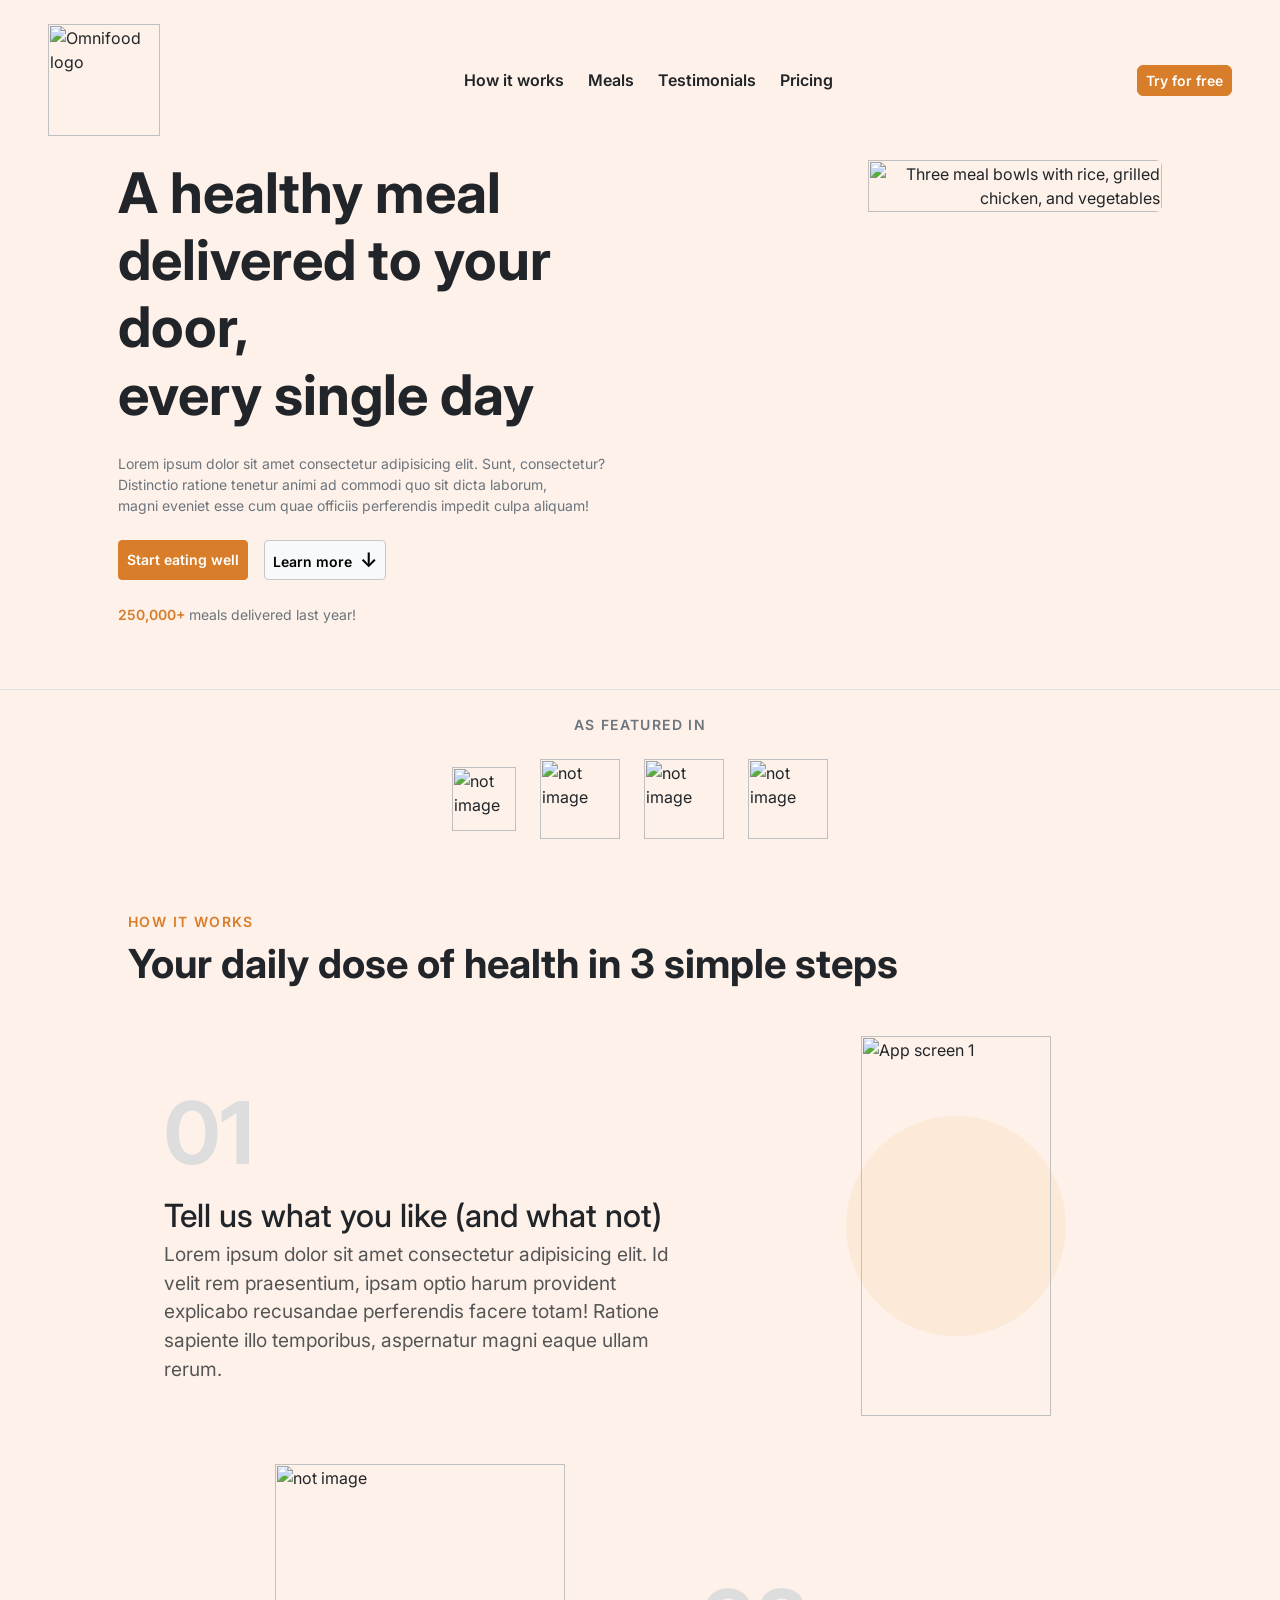
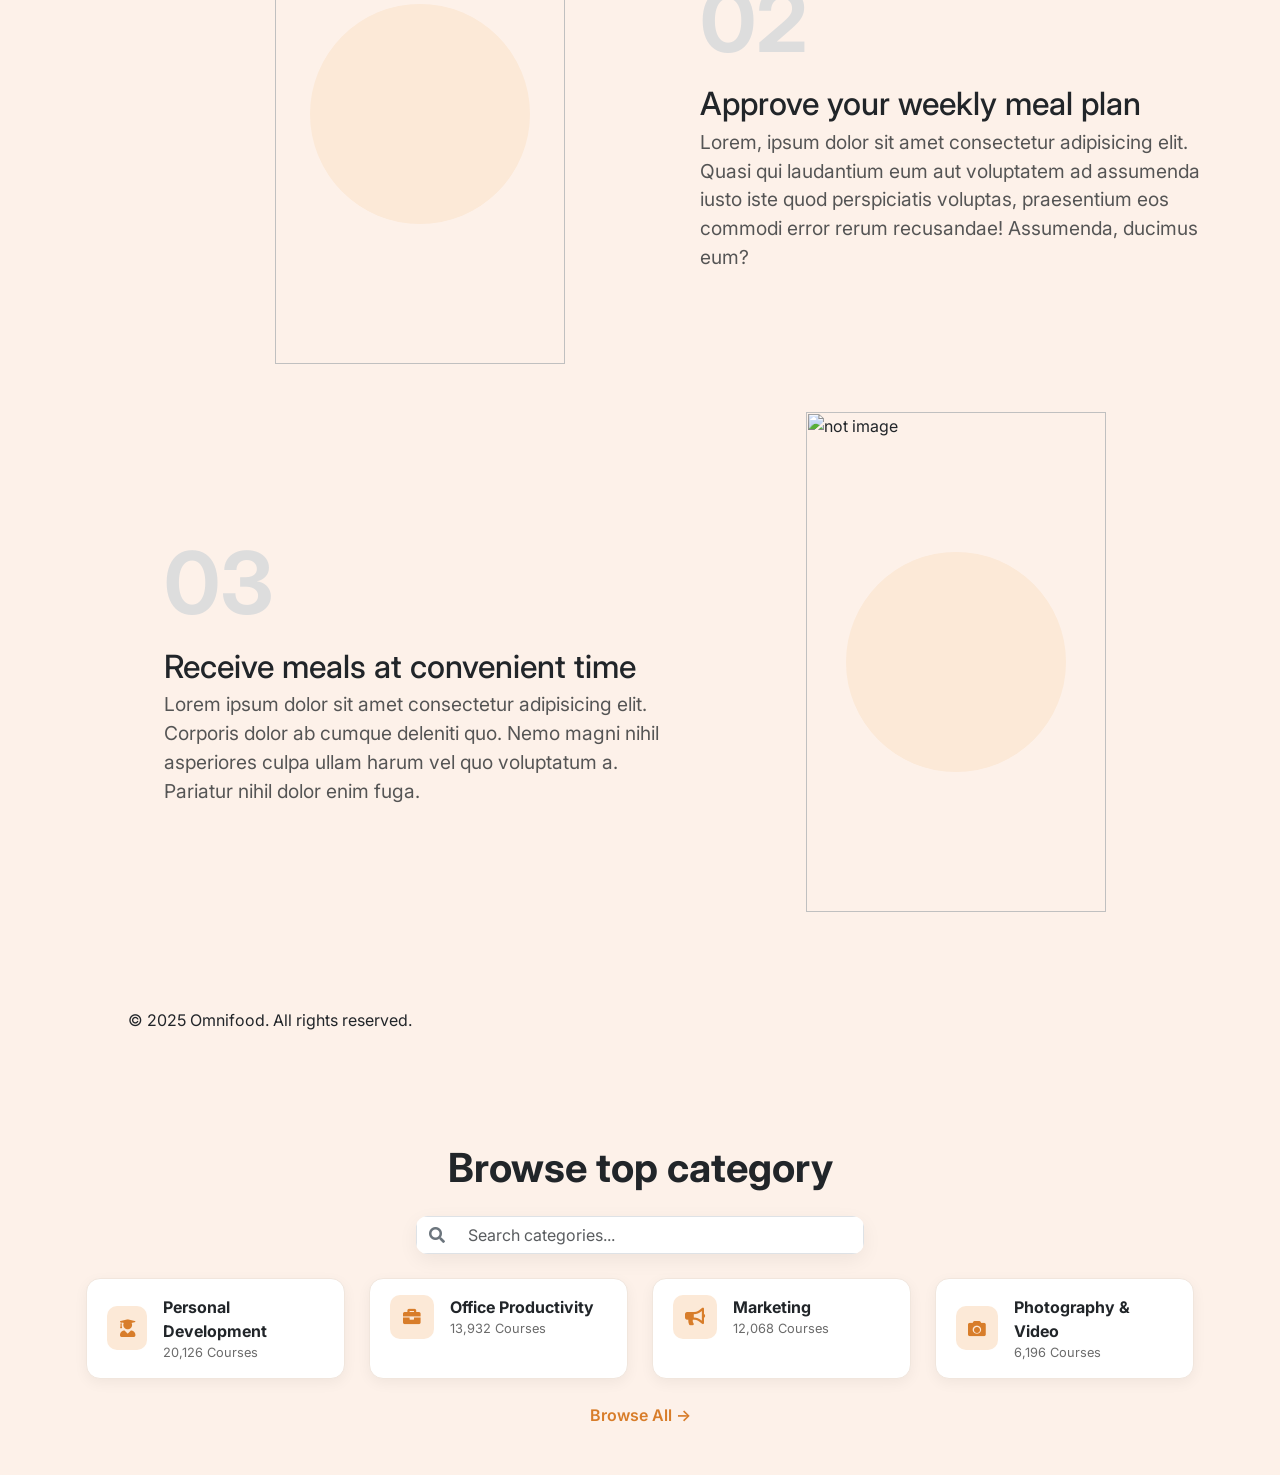
==== commit 60538eb4: "feat: Add browse category section with search functionality Co-authored-by: mennaatteya53 <mennaatte" ====
--- a/index.html
+++ b/index.html
@@ -1,514 +1,276 @@
-<!doctype html>
-<html lang="en">
-<head>
-  <meta charset="utf-8" />
-  <meta name="viewport" content="width=device-width, initial-scale=1" />
-  <title>E-tutor - Learn with expert anytime anywhere</title>
-
-  <!-- Bootstrap CSS -->
-  <link href="https://cdn.jsdelivr.net/npm/bootstrap@5.3.3/dist/css/bootstrap.min.css" rel="stylesheet" />
-  <!-- Bootstrap Icons -->
-  <link href="https://cdn.jsdelivr.net/npm/bootstrap-icons@1.11.3/font/bootstrap-icons.css" rel="stylesheet" />
-  <!-- Google Fonts -->
-  <link href="https://fonts.googleapis.com/css2?family=Inter:wght@400;500;600;700;800&display=swap" rel="stylesheet" />
-  <!-- Site Styles -->
-  <link href="assets/css/styles.css" rel="stylesheet" />
-</head>
-<body>
-  <!-- NAVBAR -->
-  <nav class="navbar navbar-expand-lg bg-white border-bottom sticky-top">
-    <div class="container py-2">
-      <a class="navbar-brand fw-bold" href="#">
-        <i class="bi bi-mortarboard-fill text-primary me-1"></i>
-        E-tutor
-      </a>
-
-      <button class="navbar-toggler" type="button" data-bs-toggle="collapse" data-bs-target="#mainNav" aria-controls="mainNav" aria-expanded="false" aria-label="Toggle navigation">
-        <span class="navbar-toggler-icon"></span>
-      </button>
-
-      <div class="collapse navbar-collapse" id="mainNav">
-        <ul class="navbar-nav me-auto mb-2 mb-lg-0">
-          <li class="nav-item"><a class="nav-link active" href="#">Home</a></li>
-          <li class="nav-item"><a class="nav-link" href="#courses">Courses</a></li>
-          <li class="nav-item"><a class="nav-link" href="#about">About</a></li>
-          <li class="nav-item"><a class="nav-link" href="#contact">Contact</a></li>
-          <li class="nav-item d-lg-none"><a class="nav-link" href="#instructor-cta">Become an Instructor</a></li>
-        </ul>
-
-        <form class="d-none d-lg-flex me-3" role="search" onsubmit="return false;">
-          <div class="input-group">
-            <span class="input-group-text bg-light border-0"><i class="bi bi-search"></i></span>
-            <input class="form-control border-0 bg-light" type="search" placeholder="What do you want learn..." aria-label="Search" />
-          </div>
-        </form>
-
-        <div class="d-flex gap-2">
-          <a href="#instructor-cta" class="btn btn-outline-secondary d-none d-lg-inline-flex">Become an Instructor</a>
-          <a href="#" class="btn btn-primary">Create Account</a>
-          <a href="#" class="btn btn-outline-primary">Sign In</a>
-        </div>
-      </div>
-    </div>
-  </nav>
-
-  <!-- HERO -->
-  <header class="py-5 py-lg-6 bg-body-tertiary">
-    <div class="container">
-      <div class="row align-items-center gy-4">
-        <div class="col-lg-6">
-          <h1 class="display-5 fw-bold lh-sm mb-3">Learn with expert anytime anywhere</h1>
-          <p class="text-secondary mb-4">Our mision is to help people to find the best course online and learn with expert anytime, anywhere.</p>
-          <div class="d-flex flex-wrap gap-2">
-            <a href="#" class="btn btn-primary btn-lg">Create Account</a>
-          </div>
-        </div>
-        <div class="col-lg-6 text-center">
-          <img class="img-fluid rounded-4 shadow-sm hero-img" alt="Students learning together" src="https://images.unsplash.com/photo-1553877522-43269d4ea984?q=80&w=1600&auto=format&fit=crop" />
-        </div>
-      </div>
-    </div>
-  </header>
-
-  <!-- CATEGORIES -->
-  <section class="py-5">
-    <div class="container">
-      <div class="text-center mb-4">
-        <h2 class="h3 fw-bold mb-1">Browse top category</h2>
-      </div>
-
-      <div class="row g-3 g-lg-4 mb-3">
-        <div class="col-6 col-lg-3">
-          <div class="card hover-lift h-100">
-            <div class="card-body">
-              <div class="d-flex align-items-center justify-content-between mb-2">
-                <span class="badge bg-primary-subtle text-primary">Personal Development</span>
-                <i class="bi bi-person-badge fs-5 text-secondary"></i>
-              </div>
-              <p class="mb-0 text-secondary small">20,126 Courses</p>
-            </div>
-          </div>
-        </div>
-        <div class="col-6 col-lg-3">
-          <div class="card hover-lift h-100">
-            <div class="card-body">
-              <div class="d-flex align-items-center justify-content-between mb-2">
-                <span class="badge bg-primary-subtle text-primary">Office Productivity</span>
-                <i class="bi bi-building fs-5 text-secondary"></i>
-              </div>
-              <p class="mb-0 text-secondary small">13,932 Courses</p>
-            </div>
-          </div>
-        </div>
-        <div class="col-6 col-lg-3">
-          <div class="card hover-lift h-100">
-            <div class="card-body">
-              <div class="d-flex align-items-center justify-content-between mb-2">
-                <span class="badge bg-primary-subtle text-primary">Marketing</span>
-                <i class="bi bi-megaphone fs-5 text-secondary"></i>
-              </div>
-              <p class="mb-0 text-secondary small">12,068 Courses</p>
-            </div>
-          </div>
-        </div>
-        <div class="col-6 col-lg-3">
-          <div class="card hover-lift h-100">
-            <div class="card-body">
-              <div class="d-flex align-items-center justify-content-between mb-2">
-                <span class="badge bg-primary-subtle text-primary">Photography & Video</span>
-                <i class="bi bi-camera-reels fs-5 text-secondary"></i>
-              </div>
-              <p class="mb-0 text-secondary small">6,196 Courses</p>
-            </div>
-          </div>
-        </div>
-      </div>
-
-      <div class="text-center text-secondary small">
-        We have more category & subcategory. <a href="#" class="fw-semibold">Browse All</a>
-      </div>
-    </div>
-  </section>
-
-  <!-- BEST SELLING COURSES -->
-  <section id="courses" class="py-5 bg-body-tertiary">
-    <div class="container">
-      <div class="d-flex justify-content-between align-items-end mb-3">
-        <h3 class="h3 fw-bold mb-0">Best selling courses</h3>
-      </div>
-
-      <div class="row g-3 g-lg-4">
-        <!-- Card 1 -->
-        <div class="col-12 col-sm-6 col-lg-4 col-xl-3">
-          <div class="card course-card h-100">
-            <img class="card-img-top" src="https://images.unsplash.com/photo-1496307042754-b4aa456c4a2d?q=80&w=1200&auto=format&fit=crop" alt="Design course" />
-            <div class="card-body">
-              <div class="d-flex justify-content-between align-items-center mb-2">
-                <span class="badge bg-secondary-subtle text-secondary">Design</span>
-                <span class="price">$57</span>
-              </div>
-              <h5 class="card-title mb-2">Machine Learning A-Z™: Hands-On Python & R In Data...</h5>
-              <div class="d-flex align-items-center small text-secondary">
-                <i class="bi bi-star-fill text-warning me-1"></i>
-                <span class="me-2">5.0</span>
-                <span>265.7K students</span>
-              </div>
-            </div>
-          </div>
-        </div>
-        <!-- Card 2 -->
-        <div class="col-12 col-sm-6 col-lg-4 col-xl-3">
-          <div class="card course-card h-100">
-            <img class="card-img-top" src="https://images.unsplash.com/photo-1522071820081-009f0129c71c?q=80&w=1200&auto=format&fit=crop" alt="Development course" />
-            <div class="card-body">
-              <div class="d-flex justify-content-between align-items-center mb-2">
-                <span class="badge bg-secondary-subtle text-secondary">Developments</span>
-                <span class="price">$57</span>
-              </div>
-              <h5 class="card-title mb-2">The Complete 2021 Web Development Bootcamp</h5>
-              <div class="d-flex align-items-center small text-secondary">
-                <i class="bi bi-star-fill text-warning me-1"></i>
-                <span class="me-2">5.0</span>
-                <span>265.7K students</span>
-              </div>
-            </div>
-          </div>
-        </div>
-        <!-- Card 3 -->
-        <div class="col-12 col-sm-6 col-lg-4 col-xl-3">
-          <div class="card course-card h-100">
-            <img class="card-img-top" src="https://images.unsplash.com/photo-1555066931-4365d14bab8c?q=80&w=1200&auto=format&fit=crop" alt="Business course" />
-            <div class="card-body">
-              <div class="d-flex justify-content-between align-items-center mb-2">
-                <span class="badge bg-secondary-subtle text-secondary">Business</span>
-                <span class="price">$57</span>
-              </div>
-              <h5 class="card-title mb-2">Learn Python Programming Masterclass</h5>
-              <div class="d-flex align-items-center small text-secondary">
-                <i class="bi bi-star-fill text-warning me-1"></i>
-                <span class="me-2">5.0</span>
-                <span>265.7K students</span>
-              </div>
-            </div>
-          </div>
-        </div>
-        <!-- Card 4 -->
-        <div class="col-12 col-sm-6 col-lg-4 col-xl-3">
-          <div class="card course-card h-100">
-            <img class="card-img-top" src="https://images.unsplash.com/photo-1498050108023-c5249f4df085?q=80&w=1200&auto=format&fit=crop" alt="Marketing course" />
-            <div class="card-body">
-              <div class="d-flex justify-content-between align-items-center mb-2">
-                <span class="badge bg-secondary-subtle text-secondary">Marketing</span>
-                <span class="price">$57</span>
-              </div>
-              <h5 class="card-title mb-2">The Complete Digital Marketing Course - 12 Courses in 1</h5>
-              <div class="d-flex align-items-center small text-secondary">
-                <i class="bi bi-star-fill text-warning me-1"></i>
-                <span class="me-2">5.0</span>
-                <span>265.7K students</span>
-              </div>
-            </div>
-          </div>
-        </div>
-        <!-- Card 5 -->
-        <div class="col-12 col-sm-6 col-lg-4 col-xl-3">
-          <div class="card course-card h-100">
-            <img class="card-img-top" src="https://images.unsplash.com/photo-1515879218367-8466d910aaa4?q=80&w=1200&auto=format&fit=crop" alt="IT and Software" />
-            <div class="card-body">
-              <div class="d-flex justify-content-between align-items-center mb-2">
-                <span class="badge bg-secondary-subtle text-secondary">IT & Software</span>
-                <span class="price">$57</span>
-              </div>
-              <h5 class="card-title mb-2">Reiki Level I, II and Master/Teacher Program</h5>
-              <div class="d-flex align-items-center small text-secondary">
-                <i class="bi bi-star-fill text-warning me-1"></i>
-                <span class="me-2">5.0</span>
-                <span>265.7K students</span>
-              </div>
-            </div>
-          </div>
-        </div>
-      </div>
-
-      <div class="text-center mt-4">
-        <a href="#" class="btn btn-outline-secondary">Browse all Courses</a>
-      </div>
-    </div>
-  </section>
-
-  <!-- RECENTLY ADDED COURSES -->
-  <section class="py-5">
-    <div class="container">
-      <div class="d-flex justify-content-between align-items-end mb-3">
-        <h3 class="h3 fw-bold mb-0">Recently added courses</h3>
-      </div>
-
-      <div class="row g-3 g-lg-4">
-        <!-- Card 1 -->
-        <div class="col-12 col-sm-6 col-lg-3">
-          <div class="card course-card h-100">
-            <img class="card-img-top" src="https://images.unsplash.com/photo-1522202176988-66273c2fd55f?q=80&w=1200&auto=format&fit=crop" alt="Design course" />
-            <div class="card-body">
-              <div class="d-flex justify-content-between align-items-center mb-2">
-                <span class="badge bg-secondary-subtle text-secondary">Design</span>
-                <span class="price">$57</span>
-              </div>
-              <h5 class="card-title mb-2">The Python Mega Course: Build 10 Real World Applications</h5>
-              <div class="d-flex align-items-center small text-secondary">
-                <i class="bi bi-star-fill text-warning me-1"></i>
-                <span class="me-2">5.0</span>
-                <span>265.7K students</span>
-              </div>
-            </div>
-          </div>
-        </div>
-        <!-- Card 2 -->
-        <div class="col-12 col-sm-6 col-lg-3">
-          <div class="card course-card h-100">
-            <img class="card-img-top" src="https://images.unsplash.com/photo-1519389950473-47ba0277781c?q=80&w=1200&auto=format&fit=crop" alt="Marketing course" />
-            <div class="card-body">
-              <div class="d-flex justify-content-between align-items-center mb-2">
-                <span class="badge bg-secondary-subtle text-secondary">IT & Software</span>
-                <span class="price">$57</span>
-              </div>
-              <h5 class="card-title mb-2">Facebook Ads & Facebook Marketing MASTERY 2021 Cours...</h5>
-              <div class="d-flex align-items-center small text-secondary">
-                <i class="bi bi-star-fill text-warning me-1"></i>
-                <span class="me-2">5.0</span>
-                <span>265.7K students</span>
-              </div>
-            </div>
-          </div>
-        </div>
-        <!-- Card 3 -->
-        <div class="col-12 col-sm-6 col-lg-3">
-          <div class="card course-card h-100">
-            <img class="card-img-top" src="https://images.unsplash.com/photo-1518779578993-ec3579fee39f?q=80&w=1200&auto=format&fit=crop" alt="Development" />
-            <div class="card-body">
-              <div class="d-flex justify-content-between align-items-center mb-2">
-                <span class="badge bg-secondary-subtle text-secondary">Developments</span>
-                <span class="price">$57</span>
-              </div>
-              <h5 class="card-title mb-2">2021 Complete Python Bootcamp From Zero to Hero in Python</h5>
-              <div class="d-flex align-items-center small text-secondary">
-                <i class="bi bi-star-fill text-warning me-1"></i>
-                <span class="me-2">5.0</span>
-                <span>265.7K students</span>
-              </div>
-            </div>
-          </div>
-        </div>
-        <!-- Card 4 -->
-        <div class="col-12 col-sm-6 col-lg-3">
-          <div class="card course-card h-100">
-            <img class="card-img-top" src="https://images.unsplash.com/photo-1481487196290-c152efe083f5?q=80&w=1200&auto=format&fit=crop" alt="Marketing" />
-            <div class="card-body">
-              <div class="d-flex justify-content-between align-items-center mb-2">
-                <span class="badge bg-secondary-subtle text-secondary">Marketing</span>
-                <span class="price">$57</span>
-              </div>
-              <h5 class="card-title mb-2">How to get Diamond in soloQ | League of Legends | Season 11</h5>
-              <div class="d-flex align-items-center small text-secondary">
-                <i class="bi bi-star-fill text-warning me-1"></i>
-                <span class="me-2">5.0</span>
-                <span>265.7K students</span>
-              </div>
-            </div>
-          </div>
-        </div>
-      </div>
-
-      <div class="text-center mt-4">
-        <a href="#" class="btn btn-outline-secondary">Browse all Courses</a>
-      </div>
-    </div>
-  </section>
-
-  <!-- BECOME AN INSTRUCTOR CTA + STEPS -->
-  <section id="instructor-cta" class="py-5 bg-body-tertiary">
-    <div class="container">
-      <div class="row gy-4 align-items-center">
-        <div class="col-lg-5">
-          <div class="p-4 rounded-4 bg-primary text-white h-100 d-flex flex-column justify-content-between">
-            <div>
-              <h3 class="fw-bold mb-2">Become an instructor</h3>
-              <p class="mb-4 small">Instructors from around the world teach millions of students on Udemy. We provide the tools and skills to teach what you love.</p>
-            </div>
-            <div>
-              <a class="btn btn-light text-primary fw-semibold" href="#">Become Instructor</a>
-            </div>
-          </div>
-        </div>
-        <div class="col-lg-7">
-          <div class="card h-100">
-            <div class="card-body">
-              <h4 class="h5 fw-bold mb-4">Your teaching & earning steps</h4>
-              <div class="row g-3">
-                <div class="col-6">
-                  <div class="step-item h-100 p-3 border rounded-3">
-                    <div class="step-num">1</div>
-                    <div class="fw-semibold">Apply to become instructor</div>
-                  </div>
-                </div>
-                <div class="col-6">
-                  <div class="step-item h-100 p-3 border rounded-3">
-                    <div class="step-num">2</div>
-                    <div class="fw-semibold">Build & edit your profile</div>
-                  </div>
-                </div>
-                <div class="col-6">
-                  <div class="step-item h-100 p-3 border rounded-3">
-                    <div class="step-num">3</div>
-                    <div class="fw-semibold">Create your new course</div>
-                  </div>
-                </div>
-                <div class="col-6">
-                  <div class="step-item h-100 p-3 border rounded-3">
-                    <div class="step-num">4</div>
-                    <div class="fw-semibold">Start teaching & earning</div>
-                  </div>
-                </div>
-              </div>
-            </div>
-          </div>
-        </div>
-      </div>
-    </div>
-  </section>
-
-  <!-- TOP INSTRUCTORS -->
-  <section class="py-5">
-    <div class="container">
-      <h3 class="h3 fw-bold text-center mb-4">Top instructors of the month</h3>
-
-      <div class="row g-3 g-lg-4 justify-content-center">
-        <div class="col-6 col-md-3">
-          <div class="card h-100 text-center instructor-card">
-            <img src="https://images.unsplash.com/photo-1607746882042-944635dfe10e?q=80&w=1200&auto=format&fit=crop" class="card-img-top" alt="Devon Lane" />
-            <div class="card-body">
-              <h5 class="card-title mb-1">Devon Lane</h5>
-              <div class="text-secondary small mb-2">Senior Developer</div>
-              <div class="small text-secondary"><i class="bi bi-star-fill text-warning me-1"></i>4.6 · <span>854 students</span></div>
-            </div>
-          </div>
-        </div>
-        <div class="col-6 col-md-3">
-          <div class="card h-100 text-center instructor-card">
-            <img src="https://images.unsplash.com/photo-1547425260-76bcadfb4f2c?q=80&w=1200&auto=format&fit=crop" class="card-img-top" alt="Darrell Steward" />
-            <div class="card-body">
-              <h5 class="card-title mb-1">Darrell Steward</h5>
-              <div class="text-secondary small mb-2">Digital Product Designer</div>
-              <div class="small text-secondary"><i class="bi bi-star-fill text-warning me-1"></i>4.9 · <span>451,444 students</span></div>
-            </div>
-          </div>
-        </div>
-        <div class="col-6 col-md-3">
-          <div class="card h-100 text-center instructor-card">
-            <img src="https://images.unsplash.com/photo-1544006659-f0b21884ce1d?q=80&w=1200&auto=format&fit=crop" class="card-img-top" alt="Albert Flores" />
-            <div class="card-body">
-              <h5 class="card-title mb-1">Albert Flores</h5>
-              <div class="text-secondary small mb-2">Adobe Instructor</div>
-              <div class="small text-secondary"><i class="bi bi-star-fill text-warning me-1"></i>4.7 · <span>511,123 students</span></div>
-            </div>
-          </div>
-        </div>
-        <div class="col-6 col-md-3">
-          <div class="card h-100 text-center instructor-card">
-            <img src="https://images.unsplash.com/photo-1521119989659-a83eee488004?q=80&w=1200&auto=format&fit=crop" class="card-img-top" alt="Kathryn Murphy" />
-            <div class="card-body">
-              <h5 class="card-title mb-1">Kathryn Murphy</h5>
-              <div class="text-secondary small mb-2">Lead Developer</div>
-              <div class="small text-secondary"><i class="bi bi-star-fill text-warning me-1"></i>4.2 · <span>2,711 students</span></div>
-            </div>
-          </div>
-        </div>
-      </div>
-
-      <p class="text-center small text-secondary mt-3">Thousands of students waiting for a instructor. Start teaching & earning now!. <a href="#">Become Instructor</a></p>
-    </div>
-  </section>
-
-  <!-- TRUSTED COMPANIES -->
-  <section class="py-5 bg-body-tertiary">
-    <div class="container">
-      <div class="row gy-3 align-items-center">
-        <div class="col-lg-4">
-          <h4 class="mb-2">6.3k trusted companies</h4>
-          <p class="text-secondary small mb-0">Nullam egestas tellus at enim ornare tristique. Class aptent taciti sociosqu ad litora torquent per conubia nostra.</p>
-        </div>
-        <div class="col-lg-8">
-          <div class="d-flex flex-wrap align-items-center justify-content-between gap-3">
-            <img class="brand-logo" src="https://logo.clearbit.com/netflix.com" alt="Netflix" />
-            <img class="brand-logo" src="https://logo.clearbit.com/youtube.com" alt="YouTube" />
-            <img class="brand-logo" src="https://logo.clearbit.com/google.com" alt="Google" />
-            <img class="brand-logo" src="https://logo.clearbit.com/lenovo.com" alt="Lenovo" />
-          </div>
-        </div>
-      </div>
-    </div>
-  </section>
-
-  <!-- FOOTER -->
-  <footer class="pt-5 bg-dark text-light" id="about">
-    <div class="container">
-      <div class="row g-4">
-        <div class="col-md-4">
-          <div class="d-flex align-items-center mb-2">
-            <i class="bi bi-mortarboard-fill text-primary me-2 fs-4"></i>
-            <span class="fw-bold">E-tutor</span>
-          </div>
-          <p class="small text-white-50">Aliquam rhoncus ligula est, non pulvinar elit convallis nec. Donec mattis odio at.</p>
-          <div class="d-flex gap-2">
-            <a class="btn btn-sm btn-outline-light" href="#" aria-label="facebook"><i class="bi bi-facebook"></i></a>
-            <a class="btn btn-sm btn-outline-light" href="#" aria-label="linkedin"><i class="bi bi-linkedin"></i></a>
-            <a class="btn btn-sm btn-outline-light" href="#" aria-label="github"><i class="bi bi-github"></i></a>
-          </div>
-        </div>
-        <div class="col-6 col-md-2">
-          <h6 class="text-white">Top 4 Category</h6>
-          <ul class="list-unstyled small text-white-50 mb-0">
-            <li>Development</li>
-            <li>Finance & Accounting</li>
-            <li>Design</li>
-            <li>Business</li>
-          </ul>
-        </div>
-        <div class="col-6 col-md-2">
-          <h6 class="text-white">Quick Links</h6>
-          <ul class="list-unstyled small text-white-50 mb-0">
-            <li>About</li>
-            <li>Become Instructor</li>
-            <li>Contact</li>
-            <li>Career</li>
-          </ul>
-        </div>
-        <div class="col-6 col-md-2">
-          <h6 class="text-white">Support</h6>
-          <ul class="list-unstyled small text-white-50 mb-0">
-            <li>Help Center</li>
-            <li>FAQs</li>
-            <li>Terms & Condition</li>
-            <li>Privacy Policy</li>
-          </ul>
-        </div>
-        <div class="col-6 col-md-2" id="contact">
-          <h6 class="text-white">Downlaod our app</h6>
-          <div class="d-flex flex-column gap-2">
-            <a class="btn btn-outline-light btn-sm" href="#"><i class="bi bi-apple me-1"></i> App Store</a>
-            <a class="btn btn-outline-light btn-sm" href="#"><i class="bi bi-google-play me-1"></i> Play Store</a>
-          </div>
-        </div>
-      </div>
-
-      <div class="border-top border-secondary-subtle mt-4 py-3">
-        <div class="small text-center text-white-50">© 2021 - Eduflex. Designed by Templatecookie. All rights reserved</div>
-      </div>
-    </div>
-  </footer>
-
-  <!-- Bootstrap JS -->
-  <script src="https://cdn.jsdelivr.net/npm/bootstrap@5.3.3/dist/js/bootstrap.bundle.min.js"></script>
-  <!-- Site JS -->
-  <script src="assets/js/main.js"></script>
-</body>
-</html>
+
+<html lang="en">
+ <head>
+  <meta charset="utf-8"/>
+  <meta name="viewport" content="width=device-width, initial-scale=1"/>
+  <title>Omnifood</title>
+  <link href="https://cdn.jsdelivr.net/npm/bootstrap@5.3.2/dist/css/bootstrap.min.css" rel="stylesheet" integrity="sha384-T3c6CoIi6uLrA9TneNEoa7RxnatzjcDSCmG1MXxSR1GAsXEV/Dwwykc2MPK8M2HN" crossorigin="anonymous"/>
+  <link href="https://cdnjs.cloudflare.com/ajax/libs/font-awesome/5.15.3/css/all.min.css" rel="stylesheet"/>
+  <link href="https://fonts.googleapis.com/css2?family=Inter:wght@400;600;700&display=swap" rel="stylesheet"/>
+  <style>
+    @import url('https://fonts.googleapis.com/css2?family=Inter:wght@400;700&display=swap');
+    body {
+      font-family: 'Inter', sans-serif;
+      background-color: #fdf1e9;
+    }
+    .btn-primary {
+      background-color: #d87d2a;
+      border-color: #d87d2a;
+    }
+    .btn-primary:hover {
+      background-color: #b36a22;
+      border-color: #b36a22;
+    }
+    .text-orange {
+      color: #d87d2a;
+    }
+    .bg-circle {
+      background-color: #FCE9D7;
+      width: 220px;
+      height: 220px;
+      border-radius: 50%;
+      position: absolute;
+      z-index: -10;
+    }
+    .border-circle {
+      width: 2rem;
+      height: 2rem;
+      border-radius: 50%;
+      border: 1px solid white;
+      background-color: transparent;
+      margin-left: -0.5rem;
+    }
+    .border-circle:first-child {
+      margin-left: 0;
+    }
+    /* Browse Category Section */
+    .category-toolbar .input-group {
+      box-shadow: 0 6px 20px rgba(0, 0, 0, 0.06);
+      border-radius: 12px;
+      overflow: hidden;
+    }
+    .category-grid .category-card {
+      background-color: #ffffff;
+      border: 1px solid #f1e6dd;
+      border-radius: 14px;
+      padding: 1rem 1.25rem;
+      box-shadow: 0 4px 14px rgba(0, 0, 0, 0.05);
+      transition: transform 160ms ease, box-shadow 160ms ease;
+      height: 100%;
+    }
+    .category-grid .category-card:hover {
+      transform: translateY(-3px);
+      box-shadow: 0 10px 28px rgba(0, 0, 0, 0.12);
+    }
+    .category-icon {
+      width: 44px;
+      height: 44px;
+      border-radius: 10px;
+      background-color: #FCE9D7;
+      color: #d87d2a;
+      display: inline-flex;
+      align-items: center;
+      justify-content: center;
+      font-size: 1.1rem;
+    }
+    .category-title {
+      font-weight: 700;
+    }
+    .category-count {
+      font-size: 0.8rem;
+      color: #6b6b6b;
+    }
+    .category-pill {
+      border-radius: 10px;
+      padding: 0.35rem 0.6rem;
+      background: #fff7f0;
+      color: #b36a22;
+      font-weight: 600;
+      font-size: 0.75rem;
+    }
+  </style>
+ </head>
+ <body>
+  <header class="container-fluid px-3 px-md-5 py-4 d-flex justify-content-between align-items-center">
+   <div class="d-flex align-items-center">
+    <img alt="Omnifood logo" class="img-fluid" style="width: 7rem;" src="./omnifood-logo.png"/>
+   </div>
+   <nav class="d-none d-md-flex align-items-center gap-4 fw-semibold">
+    <a class="text-dark text-decoration-none hover-underline" href="#">How it works</a>
+    <a class="text-dark text-decoration-none hover-underline" href="#">Meals</a>
+    <a class="text-dark text-decoration-none hover-underline" href="#">Testimonials</a>
+    <a class="text-dark text-decoration-none hover-underline" href="#">Pricing</a>
+   </nav>
+   <a class="d-none d-md-inline-block btn btn-primary btn-sm fw-semibold rounded" href="#">Try for free</a>
+  </header>
+  <main class="container px-3 px-md-5 pb-5">
+   <section class="row align-items-center align-items-md-start g-4 g-md-0">
+    <div class="col-12 col-md-6 order-md-2">
+     <div class="text-center text-md-end">
+      <img alt="Three meal bowls with rice, grilled chicken, and vegetables" class="img-fluid rounded w-75 w-md-50" src="hero-min.png" style="z-index: 3"/>
+     </div>
+    </div>
+    <div class="col-12 col-md-6 order-md-1">
+     <h1 class="fw-bolder display-4 text-dark mb-4">A healthy meal<br>delivered to your door,<br>every single day</h1>
+     <p class="text-secondary small mb-4"> Lorem ipsum dolor sit amet consectetur adipisicing elit. Sunt, consectetur? Distinctio ratione tenetur animi ad commodi quo sit dicta laborum,<br> magni eveniet esse cum quae officiis perferendis impedit culpa aliquam!</p>
+     <div class="d-flex gap-3 mb-4">
+      <button class="btn btn-primary btn-sm fw-semibold">Start eating well</button>
+      <button class="btn btn-light btn-sm fw-semibold border border-secondary-subtle">Learn more <span class="ms-1 fs-5">↓</span></button>
+     </div>
+     <p class="small fw-semibold text-orange">250,000+ <span class="fw-normal text-secondary">meals delivered last year!</span></p>
+    </div>
+   </section>
+  </main>
+  <footer class="border-top py-4" style="border-color: #f0d9c7;">
+   <p class="text-center small text-secondary mb-4 text-uppercase fw-semibold" style="letter-spacing: 0.1em;">As featured in</p>
+   <div class="container d-flex flex-wrap justify-content-center align-items-center gap-4">
+    <img alt="not image" class="img-fluid" style="height: 4rem;" src="business-insider.png"/>
+    <img alt="not image" class="img-fluid" style="height: 5rem;" src="r.jpg"/>
+    <img alt="not image" class="img-fluid" style="height: 5rem;" src="f.png"/>
+    <img alt="not image" class="img-fluid" style="height: 5rem;" src="m.jpg"/>
+   </div>
+  </footer>
+  <section class="container px-3 py-5">
+  <div class="mx-auto" style="max-width: 64rem;">
+    <p class="small fw-semibold text-orange text-uppercase mb-2" style="letter-spacing: 0.1em;">How it works</p>
+    <h2 class="display-6 fw-bolder mb-5">Your daily dose of health in 3 simple steps</h2>
+    <div class="row g-5 align-items-center">
+      <div class="container-fluid ms-5">
+
+    
+                <div class="row align-items-center my-5 flex-column flex-md-row">
+                    <div class="col-md-6 order-2 order-md-1">
+                    <span class="step-number mb-1" style="font-size: 5.4rem; color: #ddd; font-weight: bold;">01</span>
+                    <h3 class="step-heading mb-1" style="font-size: 2rem;">Tell us what you like (and what not)</h3>
+                    <p class="step-description rubik-text mb-0" style="font-size: 1.2rem; color: #555;">
+                      Lorem ipsum dolor sit amet consectetur adipisicing elit. Id velit rem praesentium, ipsam optio harum provident explicabo recusandae perferendis facere totam! Ratione sapiente illo temporibus, aspernatur magni eaque ullam rerum.
+                    </p>
+                    </div>
+
+                    <div class="col-md-6 order-1 order-md-2 d-flex justify-content-center align-items-center position-relative">
+                    <div class="bg-circle position-absolute"></div>
+                    <img src="ff.gif" alt="App screen 1" style="width: 190px; height: 380px; z-index: 1;">
+                    </div>
+
+                </div>
+                <div class="row align-items-center my-5 flex-column flex-md-row">
+                    <div class="col-md-6 order-1 order-md-1 d-flex justify-content-center align-items-center position-relative">
+                    <div class="bg-circle position-absolute"></div>
+                    <img src="https://encrypted-tbn0.gstatic.com/images?q=tbn:ANd9GcSxPqqCcBi2KX9GWiv1ROifJLVvP3GtP5CgaQ&s" alt="not image" style="width: 290px; height: 500px; z-index: 1;">
+                    </div>
+
+                    <div class="col-md-6 order-2 order-md-2">
+                    <span class="step-number mb-1" style="font-size: 5.4rem; color: #ddd; font-weight: bold;">02</span>
+                    <h3 class="step-heading mb-1" style="font-size: 2rem;">Approve your weekly meal plan</h3>
+                    <p class="step-description rubik-text mb-0" style="font-size: 1.2rem; color: #555;">
+                    Lorem, ipsum dolor sit amet consectetur adipisicing elit. Quasi qui laudantium eum aut voluptatem ad assumenda iusto iste quod perspiciatis voluptas, praesentium eos commodi error rerum recusandae! Assumenda, ducimus eum?
+                    </p>
+                    </div>
+                </div>
+                <div class="row align-items-center my-5 flex-column flex-md-row">
+                    <div class="col-md-6 order-2 order-md-1">
+                    <span class="step-number mb-1" style="font-size: 5.4rem; color: #ddd; font-weight: bold;">03</span>
+                    <h3 class="step-heading mb-1" style="font-size: 2rem;">Receive meals at convenient time</h3>
+                    <p class="step-description rubik-text mb-0" style="font-size: 1.2rem; color: #555;">
+                        Lorem ipsum dolor sit amet consectetur adipisicing elit. Corporis dolor ab cumque deleniti quo. Nemo magni nihil asperiores culpa ullam harum vel quo voluptatum a. Pariatur nihil dolor enim fuga.
+                    </p>
+
+                    </div>
+                    <div class="col-md-6 order-1 order-md-2 d-flex justify-content-center align-items-center position-relative">
+                    <div class="bg-circle position-absolute"></div>
+                    <img src="i.jpg"  alt="not image" style="width: 300px; height: 500px; z-index: 1;">
+                    </div>
+                </div>
+            </div>
+        <footer>
+
+            <p>© 2025 Omnifood. All rights reserved.</p>
+        </footer>
+</section>
+  <!-- Browse top category -->
+  <section id="browse-category" class="container px-3 py-5">
+    <h2 class="display-6 fw-bolder text-center mb-4">Browse top category</h2>
+    <div class="category-toolbar d-flex justify-content-center mb-4">
+      <div class="input-group bg-white" style="max-width: 28rem;">
+        <span class="input-group-text bg-white border-end-0"><i class="fas fa-search text-secondary"></i></span>
+        <input id="categorySearch" type="search" class="form-control border-start-0" placeholder="Search categories..." aria-label="Search categories"/>
+      </div>
+    </div>
+    <div class="row g-4 category-grid">
+      <div class="col-12 col-sm-6 col-lg-3">
+        <div class="category-card" data-keywords="growth mindset soft skills confidence leadership learning">
+          <div class="d-flex align-items-center gap-3">
+            <span class="category-icon"><i class="fas fa-user-graduate"></i></span>
+            <div>
+              <div class="category-title">Personal Development</div>
+              <div class="category-count">20,126 Courses</div>
+            </div>
+          </div>
+        </div>
+      </div>
+      <div class="col-12 col-sm-6 col-lg-3">
+        <div class="category-card" data-keywords="excel sheets docs powerpoint productivity office work tools">
+          <div class="d-flex align-items-center gap-3">
+            <span class="category-icon"><i class="fas fa-briefcase"></i></span>
+            <div>
+              <div class="category-title">Office Productivity</div>
+              <div class="category-count">13,932 Courses</div>
+            </div>
+          </div>
+        </div>
+      </div>
+      <div class="col-12 col-sm-6 col-lg-3">
+        <div class="category-card" data-keywords="seo social ads brand growth campaign">
+          <div class="d-flex align-items-center gap-3">
+            <span class="category-icon"><i class="fas fa-bullhorn"></i></span>
+            <div>
+              <div class="category-title">Marketing</div>
+              <div class="category-count">12,068 Courses</div>
+            </div>
+          </div>
+        </div>
+      </div>
+      <div class="col-12 col-sm-6 col-lg-3">
+        <div class="category-card" data-keywords="photo video editing camera filmmaking lighting">
+          <div class="d-flex align-items-center gap-3">
+            <span class="category-icon"><i class="fas fa-camera"></i></span>
+            <div>
+              <div class="category-title">Photography &amp; Video</div>
+              <div class="category-count">6,196 Courses</div>
+            </div>
+          </div>
+        </div>
+      </div>
+    </div>
+    <div class="text-center mt-4">
+      <a href="#" class="text-orange fw-semibold text-decoration-none">Browse All →</a>
+    </div>
+  </section>
+  <script src="https://cdn.jsdelivr.net/npm/bootstrap@5.3.2/dist/js/bootstrap.bundle.min.js" integrity="sha384-C6RzsynM9kWDrMNeT87bh95OGNyZPhcTNXj1NW7RuBCsyN/o0jlpcV8Qyq46cDfL" crossorigin="anonymous"></script>
+  <script>
+    // Simple client-side filter for category cards
+    document.addEventListener('DOMContentLoaded', function () {
+      var searchInput = document.getElementById('categorySearch');
+      if (!searchInput) return;
+      var cardCols = Array.prototype.slice.call(document.querySelectorAll('#browse-category .category-grid > [class^="col-"]'));
+
+      function normalize(text) {
+        return (text || '').toLowerCase().replace(/\s+/g, ' ').trim();
+      }
+
+      function filterCards() {
+        var q = normalize(searchInput.value);
+        cardCols.forEach(function (col) {
+          var card = col.querySelector('.category-card');
+          var titleEl = col.querySelector('.category-title');
+          var haystack = normalize((titleEl ? titleEl.textContent : '') + ' ' + (card ? card.getAttribute('data-keywords') || '' : ''));
+          var show = q.length === 0 || haystack.indexOf(q) !== -1;
+          col.classList.toggle('d-none', !show);
+        });
+      }
+
+      searchInput.addEventListener('input', filterCards);
+    });
+  </script>
+ </body>
+</html>
